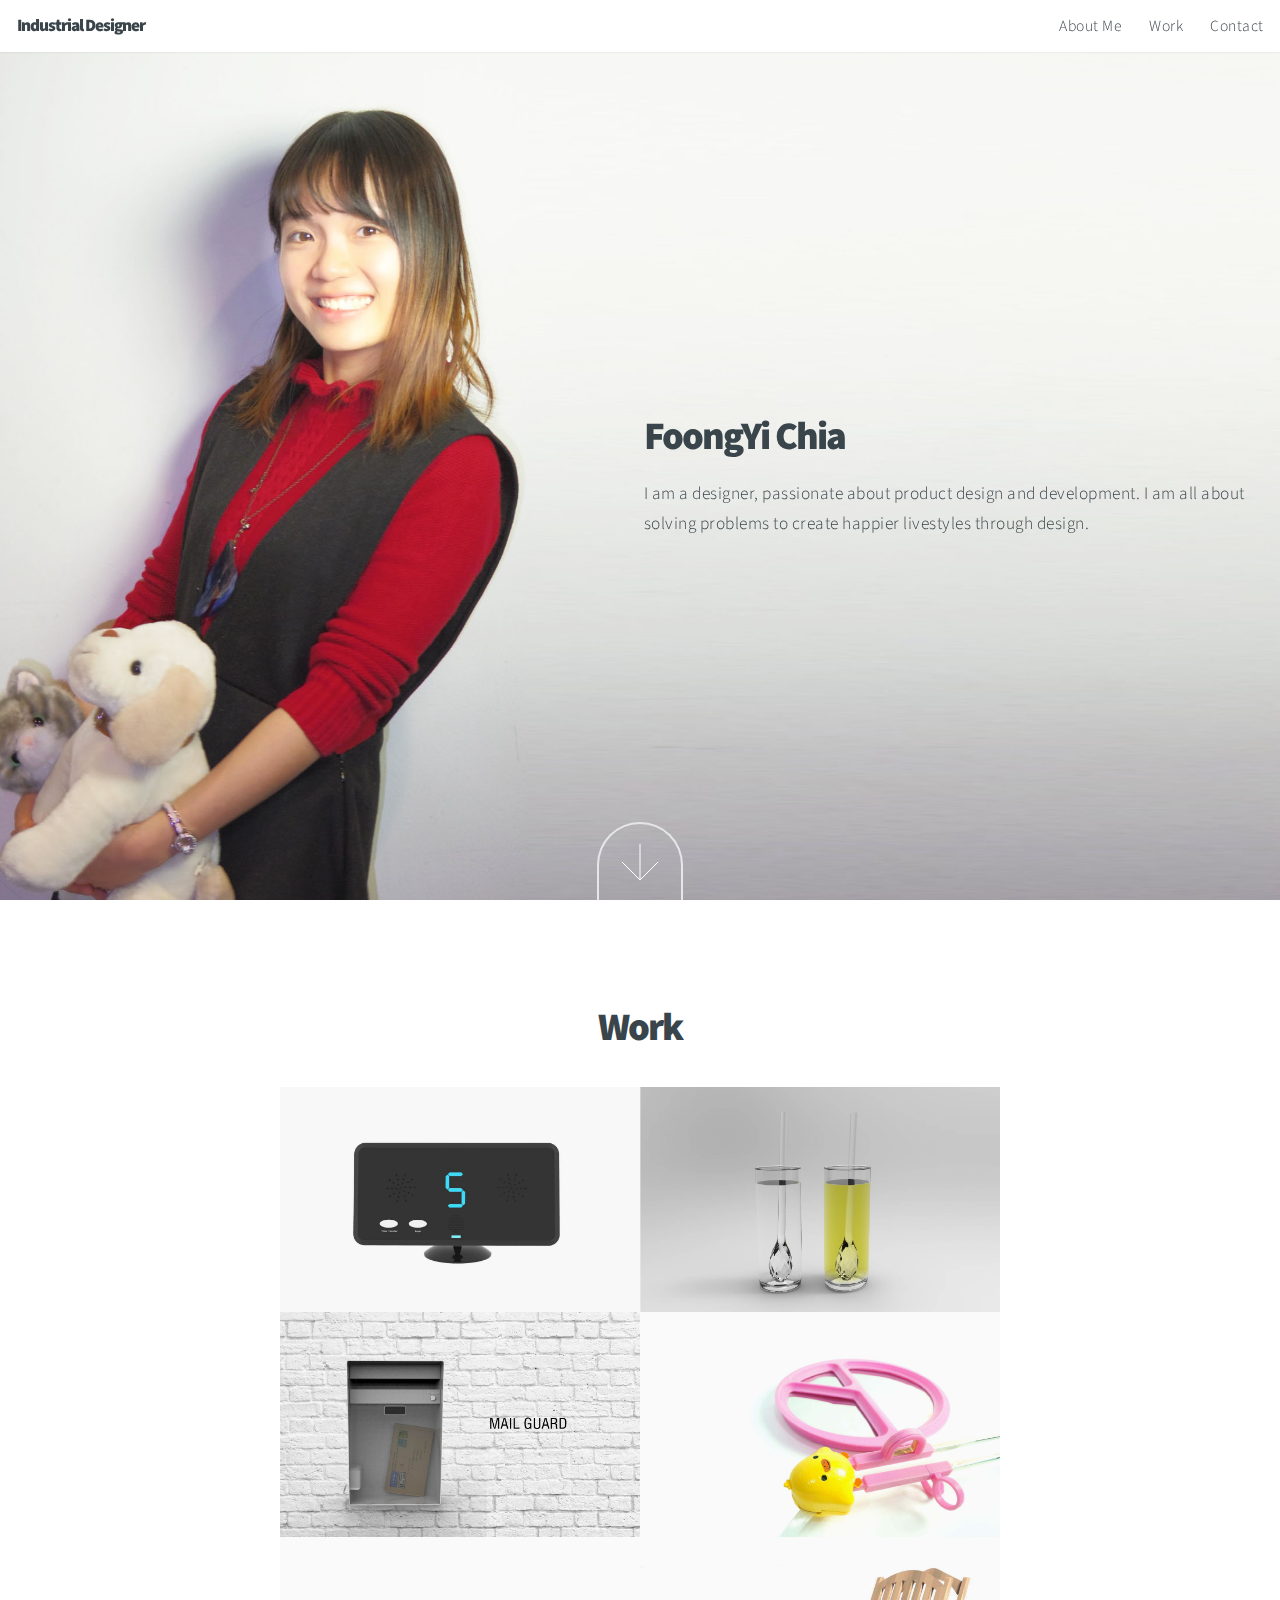
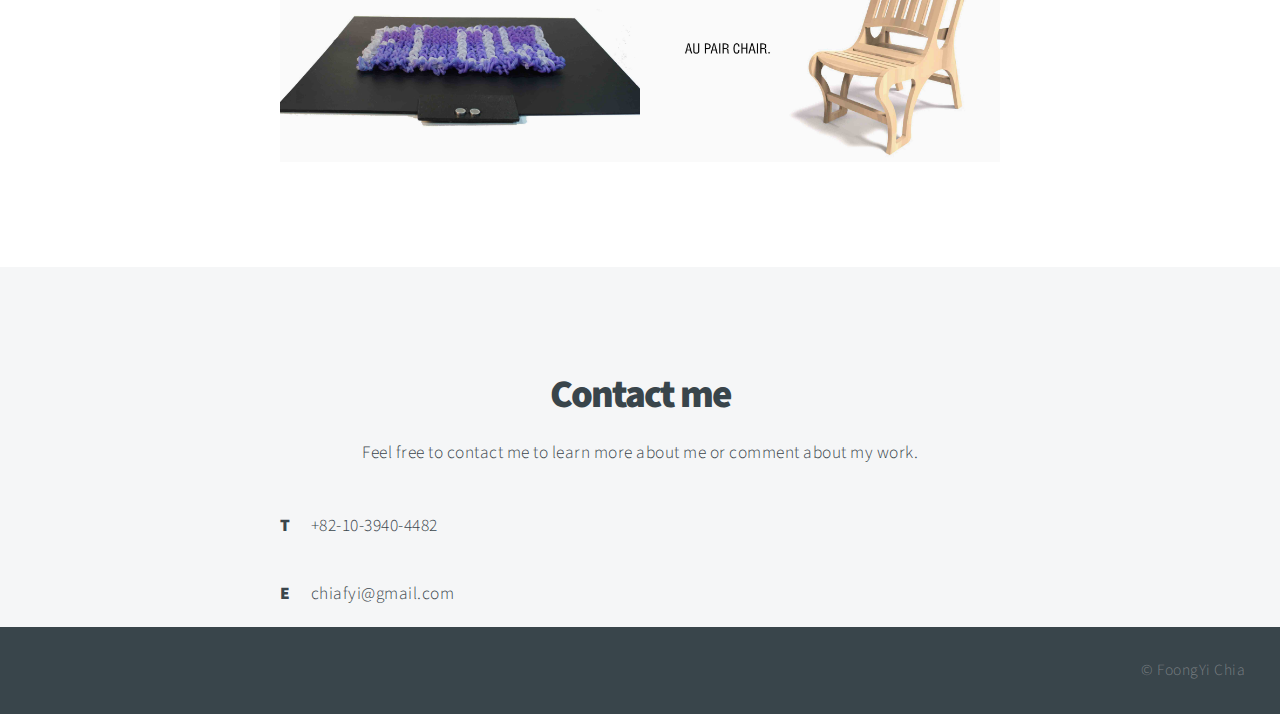
==== index.html @ 3c060754 "Update main" ====
<!DOCTYPE HTML>
<!--
	Big Picture by HTML5 UP
	html5up.net | @n33co
	Free for personal and commercial use under the CCA 3.0 license (html5up.net/license)
-->
<html>
	<head>
		<title>FoongYi Chia/Industrial Designer</title>
		<meta charset="utf-8" />
		<meta name="viewport" content="width=device-width, initial-scale=1" />
		<!--[if lte IE 8]><script src="assets/js/ie/html5shiv.js"></script><![endif]-->
		<link rel="stylesheet" href="assets/css/main.css" />
		<!--[if lte IE 8]><link rel="stylesheet" href="assets/css/ie8.css" /><![endif]-->
		<!--[if lte IE 9]><link rel="stylesheet" href="assets/css/ie9.css" /><![endif]-->
	</head>
	<body>

		<!-- Header -->
			<header id="header">

				<!-- Logo -->
					<h1 id="logo">Industrial Designer</h1>

				<!-- Nav -->
					<nav id="nav">
						<ul>
							<li><a href="#one">About Me</a></li>
							<li><a href="#portfolio">Work</a></li>
							<li><a href="#contact">Contact</a></li>
						</ul>
					</nav>

			</header>

		<!-- One -->
			<section id="one" class="main style2 right fullscreen">
				<!--<div class="content box style2">-->
				<div class="content container" class="image fit from-right">
					<header>
						<h2>FoongYi Chia</h2>
					</header>
					<p> I am a designer, passionate about product design and development. I am all about solving problems to create happier livestyles through design.</p>
				</div>
				<a href="#portfolio" class="button style2 down anchored">Next</a>
			</section>

		<!-- Work -->
			<section id="portfolio" class="main style3 primary">
				<div class="content 75% container">
					<header>
						<h2>Work</h2>
					</header>
					<!-- Lightbox Gallery  -->
				<!--	<div class="container 75% gallery">-->
							<div class="row 0% images">
								  <div class="6u 12u(mobile)"><a href="PlusMinus.html"><img src="images/thumbs/PlusMinus1.jpg" class="image fit from-right" onmouseout= "this.src='images/thumbs/PlusMinus1.jpg'" onmouseover="this.src='images/thumbs/PlusMinus2.jpg'"></a></div>
								  <div class="6u 12u(mobile)"><a href="DiamondStraw.html"><img src="images/thumbs/DiamondStraw1.jpg" class="image fit from-right" onmouseout= "this.src='images/thumbs/DiamondStraw1.jpg'" onmouseover="this.src='images/thumbs/DiamondStraw2.jpg'"></a></div>	 
							</div>
							<div class="row 0% images">
								  <div class="6u 12u(mobile)"><a href="MailGuard.html"><img src="images/thumbs/MailGuard1.jpg" class="image fit from-left" onmouseout= "this.src='images/thumbs/MailGuard1.jpg'" onmouseover="this.src='images/thumbs/MailGuard2.jpg'"></a></div>
								  <div class="6u 12u(mobile)"><a href="EasyChopsticks.html"><img src="images/thumbs/Chopsticks1.jpg" class="image fit from-left"onmouseout= "this.src='images/thumbs/Chopsticks1.jpg'" onmouseover="this.src='images/thumbs/Chopsticks2.jpg'"></a></div>
							</div>
							<div class="row 0% images">
								 <div class="6u 12u(mobile)"><a href="Flow.html"><img src="images/thumbs/Flow1.jpg" class="image fit from-left" onmouseout= "this.src='images/thumbs/Flow1.jpg'" onmouseover="this.src='images/thumbs/Flow2.jpg'"></a></div>
								  <div class="6u 12u(mobile)"><a href="AuPair.html"><img src="images/thumbs/Chair1.jpg"class="image fit from-right" onmouseout= "this.src='images/thumbs/Chair1.jpg'" onmouseover="this.src='images/thumbs/Chair2.jpg'"></a></div>
							</div>
				    </div>
			</section>

		<!-- Contact -->
			<section id="contact" class="main style3 secondary">
				<div class="content container 75%">
					<header>
						<h2>Contact me</h2>
						<p> Feel free to contact me to learn more about me or comment about my work.</p> 
					</header>
						<div class="row 50%">
                           <h1>T</h1>
                           <p>+82-10-3940-4482</p></div>
                        <div class="row 50%">
                           <h1>E</h1>
                           <p>chiafyi@gmail.com</p></div>
                 </div>

					
					<!--<div class="box container 75%">

					<!-- Contact Form
							<form method="post" action="#">
								<div class="row 50%">
									<div class="6u 12u(mobile)"><input type="text" name="name" placeholder="Name" /></div>
									<div class="6u 12u(mobile)"><input type="email" name="email" placeholder="Email" /></div>
								</div>
								<div class="row 50%">
									<div class="12u"><textarea name="message" placeholder="Message" rows="6"></textarea></div>
								</div>
								<div class="row">
									<div class="12u">
										<ul class="actions">
											<li><input type="submit" value="Send Message" /></li>
										</ul>
									</div>
								</div>
							</form> 

                           <div class="row">
                               <h1>Address</h1>
                               <p>Kuantan, Malaysia</p></div>
                               
					       
					       <div class="row">
                               <h1>Phone</h1>
                               <p>+82-10-3940-4482</p></div>
                               
					       
					       <div class="row">
                               <h1>E-mail</h1>
                               <p>chiafyi@gmail.com</p> </div>-->
                              
					       
				     </div>
				</div>
			</section>

		<!-- Footer -->
			<footer id="footer">

				<!-- Icons 
					<ul class="actions">
						<li><a href="#" class="icon fa-facebook"><span class="label">Facebook</span></a></li>
						<li><a href="#" class="icon fa-google-plus"><span class="label">Google+</span></a></li>
						<li><a href="#" class="icon fa-dribbble"><span class="label">Dribbble</span></a></li>
						<li><a href="#" class="icon fa-pinterest"><span class="label">Pinterest</span></a></li>
						<li><a href="#" class="icon fa-instagram"><span class="label">Instagram</span></a></li>
					</ul> -->

				<!-- Menu -->
					<ul class="menu">
						<li>&copy; FoongYi Chia</li>
					</ul>

			</footer>

		<!-- Scripts -->
			<script src="assets/js/jquery.min.js"></script>
			<script src="assets/js/jquery.poptrox.min.js"></script>
			<script src="assets/js/jquery.scrolly.min.js"></script>
			<script src="assets/js/jquery.scrollex.min.js"></script>
			<script src="assets/js/skel.min.js"></script>
			<script src="assets/js/util.js"></script>
			<!--[if lte IE 8]><script src="assets/js/ie/respond.min.js"></script><![endif]-->
			<script src="assets/js/main.js"></script>

	</body>
</html>
---- assets/css/main.css ----
@import url("http://fonts.googleapis.com/css?family=Source+Sans+Pro:300,900");
@import url("font-awesome.min.css");

/*
	Big Picture by HTML5 UP
	html5up.net | @n33co
	Free for personal and commercial use under the CCA 3.0 license (html5up.net/license)
*/

/* Reset */

	html, body, div, span, applet, object, iframe, h1, h2, h3, h4, h5, h6, p, blockquote, pre, a, abbr, acronym, address, big, cite, code, del, dfn, em, img, ins, kbd, q, s, samp, small, strike, strong, sub, sup, tt, var, b, u, i, center, dl, dt, dd, ol, ul, li, fieldset, form, label, legend, table, caption, tbody, tfoot, thead, tr, th, td, article, aside, canvas, details, embed, figure, figcaption, footer, header, hgroup, menu, nav, output, ruby, section, summary, time, mark, audio, video {
		margin: 0;
		padding: 0;
		border: 0;
		font-size: 100%;
		font: inherit;
		vertical-align: baseline;
	}

	article, aside, details, figcaption, figure, footer, header, hgroup, menu, nav, section {
		display: block;
	}

	body {
		line-height: 1;
	}

	ol, ul {
		list-style: none;
	}

	blockquote, q {
		quotes: none;
	}

	blockquote:before, blockquote:after, q:before, q:after {
		content: '';
		content: none;
	}

	table {
		border-collapse: collapse;
		border-spacing: 0;
	}

	body {
		-webkit-text-size-adjust: none;
	}

/* Box Model */

	*, *:before, *:after {
		-moz-box-sizing: border-box;
		-webkit-box-sizing: border-box;
		box-sizing: border-box;
	}

/* Containers */

	.container {
		margin-left: auto;
		margin-right: auto;
	}

	.container.\31 25\25 {
		width: 100%;
		max-width: 1800px;
		min-width: 1440px;
	}

	.container.\37 5\25 {
		width: 1080px;
	}

	.container.\35 0\25 {
		width: 720px;
	}

	.container.\32 5\25 {
		width: 360px;
	}

	.container {
		width: 1440px;
	}

	@media screen and (max-width: 1920px) {

		.container.\31 25\25 {
			width: 100%;
			max-width: 1700px;
			min-width: 1360px;
		}

		.container.\37 5\25 {
			width: 1020px;
		}

		.container.\35 0\25 {
			width: 680px;
		}

		.container.\32 5\25 {
			width: 340px;
		}

		.container {
			width: 1360px;
		}

	}

	@media screen and (max-width: 1680px) {

		.container.\31 25\25 {
			width: 100%;
			max-width: 1500px;
			min-width: 1200px;
		}

		.container.\37 5\25 {
			width: 900px;
		}

		.container.\35 0\25 {
			width: 600px;
		}

		.container.\32 5\25 {
			width: 300px;
		}

		.container {
			width: 1200px;
		}

	}

	@media screen and (max-width: 1280px) {

		.container.\31 25\25 {
			width: 100%;
			max-width: 1200px;
			min-width: 960px;
		}

		.container.\37 5\25 {
			width: 720px;
		}

		.container.\35 0\25 {
			width: 480px;
		}

		.container.\32 5\25 {
			width: 240px;
		}

		.container {
			width: 960px;
		}

	}

	@media screen and (max-width: 1000px) {

		.container.\31 25\25 {
			width: 100%;
			max-width: 118.75%;
			min-width: 95%;
		}

		.container.\37 5\25 {
			width: 71.25%;
		}

		.container.\35 0\25 {
			width: 47.5%;
		}

		.container.\32 5\25 {
			width: 23.75%;
		}

		.container {
			width: 95%;
		}

	}

	@media screen and (max-width: 736px) {

		.container.\31 25\25 {
			width: 100%;
			max-width: 118.75%;
			min-width: 95%;
		}

		.container.\37 5\25 {
			width: 71.25%;
		}

		.container.\35 0\25 {
			width: 47.5%;
		}

		.container.\32 5\25 {
			width: 23.75%;
		}

		.container {
			width: 95%;
		}

	}

	@media screen and (max-width: 480px) {

		.container.\31 25\25 {
			width: 100%;
			max-width: 118.75%;
			min-width: 95%;
		}

		.container.\37 5\25 {
			width: 71.25%;
		}

		.container.\35 0\25 {
			width: 47.5%;
		}

		.container.\32 5\25 {
			width: 23.75%;
		}

		.container {
			width: 95% !important;
		}

	}

/* Grid */

	.row {
		border-bottom: solid 1px transparent;
		-moz-box-sizing: border-box;
		-webkit-box-sizing: border-box;
		box-sizing: border-box;
	}

	.row > * {
		float: left;
		-moz-box-sizing: border-box;
		-webkit-box-sizing: border-box;
		box-sizing: border-box;
	}

	.row:after, .row:before {
		content: '';
		display: block;
		clear: both;
		height: 0;
	}

	.row.uniform > * > :first-child {
		margin-top: 0;
	}

	.row.uniform > * > :last-child {
		margin-bottom: 0;
	}

	.row.\30 \25 > * {
		padding: 0px 0 0 0px;
	}

	.row.\30 \25 {
		margin: 0px 0 -1px 0px;
	}

	.row.uniform.\30 \25 > * {
		padding: 0px 0 0 0px;
	}

	.row.uniform.\30 \25 {
		margin: 0px 0 -1px 0px;
	}

	.row > * {
		padding: 40px 0 0 40px;
	}

	.row {
		margin: -40px 0 -1px -40px;
	}

	.row.uniform > * {
		padding: 40px 0 0 40px;
	}

	.row.uniform {
		margin: -40px 0 -1px -40px;
	}

	.row.\32 00\25 > * {
		padding: 80px 0 0 80px;
	}

	.row.\32 00\25 {
		margin: -80px 0 -1px -80px;
	}

	.row.uniform.\32 00\25 > * {
		padding: 80px 0 0 80px;
	}

	.row.uniform.\32 00\25 {
		margin: -80px 0 -1px -80px;
	}

	.row.\31 50\25 > * {
		padding: 60px 0 0 60px;
	}

	.row.\31 50\25 {
		margin: -60px 0 -1px -60px;
	}

	.row.uniform.\31 50\25 > * {
		padding: 60px 0 0 60px;
	}

	.row.uniform.\31 50\25 {
		margin: -60px 0 -1px -60px;
	}

	.row.\35 0\25 > * {
		padding: 20px 0 0 20px;
	}

	.row.\35 0\25 {
		margin: -20px 0 -1px -20px;
	}

	.row.uniform.\35 0\25 > * {
		padding: 20px 0 0 20px;
	}

	.row.uniform.\35 0\25 {
		margin: -20px 0 -1px -20px;
	}

	.row.\32 5\25 > * {
		padding: 10px 0 0 10px;
	}

	.row.\32 5\25 {
		margin: -10px 0 -1px -10px;
	}

	.row.uniform.\32 5\25 > * {
		padding: 10px 0 0 10px;
	}

	.row.uniform.\32 5\25 {
		margin: -10px 0 -1px -10px;
	}

	.\31 2u, .\31 2u\24 {
		width: 100%;
		clear: none;
		margin-left: 0;
	}

	.\31 1u, .\31 1u\24 {
		width: 91.6666666667%;
		clear: none;
		margin-left: 0;
	}

	.\31 0u, .\31 0u\24 {
		width: 83.3333333333%;
		clear: none;
		margin-left: 0;
	}

	.\39 u, .\39 u\24 {
		width: 75%;
		clear: none;
		margin-left: 0;
	}

	.\38 u, .\38 u\24 {
		width: 66.6666666667%;
		clear: none;
		margin-left: 0;
	}

	.\37 u, .\37 u\24 {
		width: 58.3333333333%;
		clear: none;
		margin-left: 0;
	}

	.\36 u, .\36 u\24 {
		width: 50%;
		clear: none;
		margin-left: 0;
	}

	.\35 u, .\35 u\24 {
		width: 41.6666666667%;
		clear: none;
		margin-left: 0;
	}

	.\34 u, .\34 u\24 {
		width: 33.3333333333%;
		clear: none;
		margin-left: 0;
	}

	.\33 u, .\33 u\24 {
		width: 25%;
		clear: none;
		margin-left: 0;
	}

	.\32 u, .\32 u\24 {
		width: 16.6666666667%;
		clear: none;
		margin-left: 0;
	}

	.\31 u, .\31 u\24 {
		width: 8.3333333333%;
		clear: none;
		margin-left: 0;
	}

	.\31 2u\24 + *,
	.\31 1u\24 + *,
	.\31 0u\24 + *,
	.\39 u\24 + *,
	.\38 u\24 + *,
	.\37 u\24 + *,
	.\36 u\24 + *,
	.\35 u\24 + *,
	.\34 u\24 + *,
	.\33 u\24 + *,
	.\32 u\24 + *,
	.\31 u\24 + * {
		clear: left;
	}

	.\-11u {
		margin-left: 91.66667%;
	}

	.\-10u {
		margin-left: 83.33333%;
	}

	.\-9u {
		margin-left: 75%;
	}

	.\-8u {
		margin-left: 66.66667%;
	}

	.\-7u {
		margin-left: 58.33333%;
	}

	.\-6u {
		margin-left: 50%;
	}

	.\-5u {
		margin-left: 41.66667%;
	}

	.\-4u {
		margin-left: 33.33333%;
	}

	.\-3u {
		margin-left: 25%;
	}

	.\-2u {
		margin-left: 16.66667%;
	}

	.\-1u {
		margin-left: 8.33333%;
	}

	@media screen and (max-width: 1920px) {

		.row > * {
			padding: 40px 0 0 40px;
		}

		.row {
			margin: -40px 0 -1px -40px;
		}

		.row.uniform > * {
			padding: 40px 0 0 40px;
		}

		.row.uniform {
			margin: -40px 0 -1px -40px;
		}

		.row.\32 00\25 > * {
			padding: 80px 0 0 80px;
		}

		.row.\32 00\25 {
			margin: -80px 0 -1px -80px;
		}

		.row.uniform.\32 00\25 > * {
			padding: 80px 0 0 80px;
		}

		.row.uniform.\32 00\25 {
			margin: -80px 0 -1px -80px;
		}

		.row.\31 50\25 > * {
			padding: 60px 0 0 60px;
		}

		.row.\31 50\25 {
			margin: -60px 0 -1px -60px;
		}

		.row.uniform.\31 50\25 > * {
			padding: 60px 0 0 60px;
		}

		.row.uniform.\31 50\25 {
			margin: -60px 0 -1px -60px;
		}

		.row.\35 0\25 > * {
			padding: 20px 0 0 20px;
		}

		.row.\35 0\25 {
			margin: -20px 0 -1px -20px;
		}

		.row.uniform.\35 0\25 > * {
			padding: 20px 0 0 20px;
		}

		.row.uniform.\35 0\25 {
			margin: -20px 0 -1px -20px;
		}

		.row.\32 5\25 > * {
			padding: 10px 0 0 10px;
		}

		.row.\32 5\25 {
			margin: -10px 0 -1px -10px;
		}

		.row.uniform.\32 5\25 > * {
			padding: 10px 0 0 10px;
		}

		.row.uniform.\32 5\25 {
			margin: -10px 0 -1px -10px;
		}

		.\31 2u\28wide\29, .\31 2u\24\28wide\29 {
			width: 100%;
			clear: none;
			margin-left: 0;
		}

		.\31 1u\28wide\29, .\31 1u\24\28wide\29 {
			width: 91.6666666667%;
			clear: none;
			margin-left: 0;
		}

		.\31 0u\28wide\29, .\31 0u\24\28wide\29 {
			width: 83.3333333333%;
			clear: none;
			margin-left: 0;
		}

		.\39 u\28wide\29, .\39 u\24\28wide\29 {
			width: 75%;
			clear: none;
			margin-left: 0;
		}

		.\38 u\28wide\29, .\38 u\24\28wide\29 {
			width: 66.6666666667%;
			clear: none;
			margin-left: 0;
		}

		.\37 u\28wide\29, .\37 u\24\28wide\29 {
			width: 58.3333333333%;
			clear: none;
			margin-left: 0;
		}

		.\36 u\28wide\29, .\36 u\24\28wide\29 {
			width: 50%;
			clear: none;
			margin-left: 0;
		}

		.\35 u\28wide\29, .\35 u\24\28wide\29 {
			width: 41.6666666667%;
			clear: none;
			margin-left: 0;
		}

		.\34 u\28wide\29, .\34 u\24\28wide\29 {
			width: 33.3333333333%;
			clear: none;
			margin-left: 0;
		}

		.\33 u\28wide\29, .\33 u\24\28wide\29 {
			width: 25%;
			clear: none;
			margin-left: 0;
		}

		.\32 u\28wide\29, .\32 u\24\28wide\29 {
			width: 16.6666666667%;
			clear: none;
			margin-left: 0;
		}

		.\31 u\28wide\29, .\31 u\24\28wide\29 {
			width: 8.3333333333%;
			clear: none;
			margin-left: 0;
		}

		.\31 2u\24\28wide\29 + *,
		.\31 1u\24\28wide\29 + *,
		.\31 0u\24\28wide\29 + *,
		.\39 u\24\28wide\29 + *,
		.\38 u\24\28wide\29 + *,
		.\37 u\24\28wide\29 + *,
		.\36 u\24\28wide\29 + *,
		.\35 u\24\28wide\29 + *,
		.\34 u\24\28wide\29 + *,
		.\33 u\24\28wide\29 + *,
		.\32 u\24\28wide\29 + *,
		.\31 u\24\28wide\29 + * {
			clear: left;
		}

		.\-11u\28wide\29 {
			margin-left: 91.66667%;
		}

		.\-10u\28wide\29 {
			margin-left: 83.33333%;
		}

		.\-9u\28wide\29 {
			margin-left: 75%;
		}

		.\-8u\28wide\29 {
			margin-left: 66.66667%;
		}

		.\-7u\28wide\29 {
			margin-left: 58.33333%;
		}

		.\-6u\28wide\29 {
			margin-left: 50%;
		}

		.\-5u\28wide\29 {
			margin-left: 41.66667%;
		}

		.\-4u\28wide\29 {
			margin-left: 33.33333%;
		}

		.\-3u\28wide\29 {
			margin-left: 25%;
		}

		.\-2u\28wide\29 {
			margin-left: 16.66667%;
		}

		.\-1u\28wide\29 {
			margin-left: 8.33333%;
		}

	}

	@media screen and (max-width: 1680px) {

		.row > * {
			padding: 40px 0 0 40px;
		}

		.row {
			margin: -40px 0 -1px -40px;
		}

		.row.uniform > * {
			padding: 40px 0 0 40px;
		}

		.row.uniform {
			margin: -40px 0 -1px -40px;
		}

		.row.\32 00\25 > * {
			padding: 80px 0 0 80px;
		}

		.row.\32 00\25 {
			margin: -80px 0 -1px -80px;
		}

		.row.uniform.\32 00\25 > * {
			padding: 80px 0 0 80px;
		}

		.row.uniform.\32 00\25 {
			margin: -80px 0 -1px -80px;
		}

		.row.\31 50\25 > * {
			padding: 60px 0 0 60px;
		}

		.row.\31 50\25 {
			margin: -60px 0 -1px -60px;
		}

		.row.uniform.\31 50\25 > * {
			padding: 60px 0 0 60px;
		}

		.row.uniform.\31 50\25 {
			margin: -60px 0 -1px -60px;
		}

		.row.\35 0\25 > * {
			padding: 20px 0 0 20px;
		}

		.row.\35 0\25 {
			margin: -20px 0 -1px -20px;
		}

		.row.uniform.\35 0\25 > * {
			padding: 20px 0 0 20px;
		}

		.row.uniform.\35 0\25 {
			margin: -20px 0 -1px -20px;
		}

		.row.\32 5\25 > * {
			padding: 10px 0 0 10px;
		}

		.row.\32 5\25 {
			margin: -10px 0 -1px -10px;
		}

		.row.uniform.\32 5\25 > * {
			padding: 10px 0 0 10px;
		}

		.row.uniform.\32 5\25 {
			margin: -10px 0 -1px -10px;
		}

		.\31 2u\28normal\29, .\31 2u\24\28normal\29 {
			width: 100%;
			clear: none;
			margin-left: 0;
		}

		.\31 1u\28normal\29, .\31 1u\24\28normal\29 {
			width: 91.6666666667%;
			clear: none;
			margin-left: 0;
		}

		.\31 0u\28normal\29, .\31 0u\24\28normal\29 {
			width: 83.3333333333%;
			clear: none;
			margin-left: 0;
		}

		.\39 u\28normal\29, .\39 u\24\28normal\29 {
			width: 75%;
			clear: none;
			margin-left: 0;
		}

		.\38 u\28normal\29, .\38 u\24\28normal\29 {
			width: 66.6666666667%;
			clear: none;
			margin-left: 0;
		}

		.\37 u\28normal\29, .\37 u\24\28normal\29 {
			width: 58.3333333333%;
			clear: none;
			margin-left: 0;
		}

		.\36 u\28normal\29, .\36 u\24\28normal\29 {
			width: 50%;
			clear: none;
			margin-left: 0;
		}

		.\35 u\28normal\29, .\35 u\24\28normal\29 {
			width: 41.6666666667%;
			clear: none;
			margin-left: 0;
		}

		.\34 u\28normal\29, .\34 u\24\28normal\29 {
			width: 33.3333333333%;
			clear: none;
			margin-left: 0;
		}

		.\33 u\28normal\29, .\33 u\24\28normal\29 {
			width: 25%;
			clear: none;
			margin-left: 0;
		}

		.\32 u\28normal\29, .\32 u\24\28normal\29 {
			width: 16.6666666667%;
			clear: none;
			margin-left: 0;
		}

		.\31 u\28normal\29, .\31 u\24\28normal\29 {
			width: 8.3333333333%;
			clear: none;
			margin-left: 0;
		}

		.\31 2u\24\28normal\29 + *,
		.\31 1u\24\28normal\29 + *,
		.\31 0u\24\28normal\29 + *,
		.\39 u\24\28normal\29 + *,
		.\38 u\24\28normal\29 + *,
		.\37 u\24\28normal\29 + *,
		.\36 u\24\28normal\29 + *,
		.\35 u\24\28normal\29 + *,
		.\34 u\24\28normal\29 + *,
		.\33 u\24\28normal\29 + *,
		.\32 u\24\28normal\29 + *,
		.\31 u\24\28normal\29 + * {
			clear: left;
		}

		.\-11u\28normal\29 {
			margin-left: 91.66667%;
		}

		.\-10u\28normal\29 {
			margin-left: 83.33333%;
		}

		.\-9u\28normal\29 {
			margin-left: 75%;
		}

		.\-8u\28normal\29 {
			margin-left: 66.66667%;
		}

		.\-7u\28normal\29 {
			margin-left: 58.33333%;
		}

		.\-6u\28normal\29 {
			margin-left: 50%;
		}

		.\-5u\28normal\29 {
			margin-left: 41.66667%;
		}

		.\-4u\28normal\29 {
			margin-left: 33.33333%;
		}

		.\-3u\28normal\29 {
			margin-left: 25%;
		}

		.\-2u\28normal\29 {
			margin-left: 16.66667%;
		}

		.\-1u\28normal\29 {
			margin-left: 8.33333%;
		}

	}

	@media screen and (max-width: 1280px) {

		.row > * {
			padding: 40px 0 0 40px;
		}

		.row {
			margin: -40px 0 -1px -40px;
		}

		.row.uniform > * {
			padding: 40px 0 0 40px;
		}

		.row.uniform {
			margin: -40px 0 -1px -40px;
		}

		.row.\32 00\25 > * {
			padding: 80px 0 0 80px;
		}

		.row.\32 00\25 {
			margin: -80px 0 -1px -80px;
		}

		.row.uniform.\32 00\25 > * {
			padding: 80px 0 0 80px;
		}

		.row.uniform.\32 00\25 {
			margin: -80px 0 -1px -80px;
		}

		.row.\31 50\25 > * {
			padding: 60px 0 0 60px;
		}

		.row.\31 50\25 {
			margin: -60px 0 -1px -60px;
		}

		.row.uniform.\31 50\25 > * {
			padding: 60px 0 0 60px;
		}

		.row.uniform.\31 50\25 {
			margin: -60px 0 -1px -60px;
		}

		.row.\35 0\25 > * {
			padding: 20px 0 0 20px;
		}

		.row.\35 0\25 {
			margin: -20px 0 -1px -20px;
		}

		.row.uniform.\35 0\25 > * {
			padding: 20px 0 0 20px;
		}

		.row.uniform.\35 0\25 {
			margin: -20px 0 -1px -20px;
		}

		.row.\32 5\25 > * {
			padding: 10px 0 0 10px;
		}

		.row.\32 5\25 {
			margin: -10px 0 -1px -10px;
		}

		.row.uniform.\32 5\25 > * {
			padding: 10px 0 0 10px;
		}

		.row.uniform.\32 5\25 {
			margin: -10px 0 -1px -10px;
		}

		.\31 2u\28narrow\29, .\31 2u\24\28narrow\29 {
			width: 100%;
			clear: none;
			margin-left: 0;
		}

		.\31 1u\28narrow\29, .\31 1u\24\28narrow\29 {
			width: 91.6666666667%;
			clear: none;
			margin-left: 0;
		}

		.\31 0u\28narrow\29, .\31 0u\24\28narrow\29 {
			width: 83.3333333333%;
			clear: none;
			margin-left: 0;
		}

		.\39 u\28narrow\29, .\39 u\24\28narrow\29 {
			width: 75%;
			clear: none;
			margin-left: 0;
		}

		.\38 u\28narrow\29, .\38 u\24\28narrow\29 {
			width: 66.6666666667%;
			clear: none;
			margin-left: 0;
		}

		.\37 u\28narrow\29, .\37 u\24\28narrow\29 {
			width: 58.3333333333%;
			clear: none;
			margin-left: 0;
		}

		.\36 u\28narrow\29, .\36 u\24\28narrow\29 {
			width: 50%;
			clear: none;
			margin-left: 0;
		}

		.\35 u\28narrow\29, .\35 u\24\28narrow\29 {
			width: 41.6666666667%;
			clear: none;
			margin-left: 0;
		}

		.\34 u\28narrow\29, .\34 u\24\28narrow\29 {
			width: 33.3333333333%;
			clear: none;
			margin-left: 0;
		}

		.\33 u\28narrow\29, .\33 u\24\28narrow\29 {
			width: 25%;
			clear: none;
			margin-left: 0;
		}

		.\32 u\28narrow\29, .\32 u\24\28narrow\29 {
			width: 16.6666666667%;
			clear: none;
			margin-left: 0;
		}

		.\31 u\28narrow\29, .\31 u\24\28narrow\29 {
			width: 8.3333333333%;
			clear: none;
			margin-left: 0;
		}

		.\31 2u\24\28narrow\29 + *,
		.\31 1u\24\28narrow\29 + *,
		.\31 0u\24\28narrow\29 + *,
		.\39 u\24\28narrow\29 + *,
		.\38 u\24\28narrow\29 + *,
		.\37 u\24\28narrow\29 + *,
		.\36 u\24\28narrow\29 + *,
		.\35 u\24\28narrow\29 + *,
		.\34 u\24\28narrow\29 + *,
		.\33 u\24\28narrow\29 + *,
		.\32 u\24\28narrow\29 + *,
		.\31 u\24\28narrow\29 + * {
			clear: left;
		}

		.\-11u\28narrow\29 {
			margin-left: 91.66667%;
		}

		.\-10u\28narrow\29 {
			margin-left: 83.33333%;
		}

		.\-9u\28narrow\29 {
			margin-left: 75%;
		}

		.\-8u\28narrow\29 {
			margin-left: 66.66667%;
		}

		.\-7u\28narrow\29 {
			margin-left: 58.33333%;
		}

		.\-6u\28narrow\29 {
			margin-left: 50%;
		}

		.\-5u\28narrow\29 {
			margin-left: 41.66667%;
		}

		.\-4u\28narrow\29 {
			margin-left: 33.33333%;
		}

		.\-3u\28narrow\29 {
			margin-left: 25%;
		}

		.\-2u\28narrow\29 {
			margin-left: 16.66667%;
		}

		.\-1u\28narrow\29 {
			margin-left: 8.33333%;
		}

	}

	@media screen and (max-width: 1000px) {

		.row > * {
			padding: 40px 0 0 40px;
		}

		.row {
			margin: -40px 0 -1px -40px;
		}

		.row.uniform > * {
			padding: 40px 0 0 40px;
		}

		.row.uniform {
			margin: -40px 0 -1px -40px;
		}

		.row.\32 00\25 > * {
			padding: 80px 0 0 80px;
		}

		.row.\32 00\25 {
			margin: -80px 0 -1px -80px;
		}

		.row.uniform.\32 00\25 > * {
			padding: 80px 0 0 80px;
		}

		.row.uniform.\32 00\25 {
			margin: -80px 0 -1px -80px;
		}

		.row.\31 50\25 > * {
			padding: 60px 0 0 60px;
		}

		.row.\31 50\25 {
			margin: -60px 0 -1px -60px;
		}

		.row.uniform.\31 50\25 > * {
			padding: 60px 0 0 60px;
		}

		.row.uniform.\31 50\25 {
			margin: -60px 0 -1px -60px;
		}

		.row.\35 0\25 > * {
			padding: 20px 0 0 20px;
		}

		.row.\35 0\25 {
			margin: -20px 0 -1px -20px;
		}

		.row.uniform.\35 0\25 > * {
			padding: 20px 0 0 20px;
		}

		.row.uniform.\35 0\25 {
			margin: -20px 0 -1px -20px;
		}

		.row.\32 5\25 > * {
			padding: 10px 0 0 10px;
		}

		.row.\32 5\25 {
			margin: -10px 0 -1px -10px;
		}

		.row.uniform.\32 5\25 > * {
			padding: 10px 0 0 10px;
		}

		.row.uniform.\32 5\25 {
			margin: -10px 0 -1px -10px;
		}

		.\31 2u\28narrower\29, .\31 2u\24\28narrower\29 {
			width: 100%;
			clear: none;
			margin-left: 0;
		}

		.\31 1u\28narrower\29, .\31 1u\24\28narrower\29 {
			width: 91.6666666667%;
			clear: none;
			margin-left: 0;
		}

		.\31 0u\28narrower\29, .\31 0u\24\28narrower\29 {
			width: 83.3333333333%;
			clear: none;
			margin-left: 0;
		}

		.\39 u\28narrower\29, .\39 u\24\28narrower\29 {
			width: 75%;
			clear: none;
			margin-left: 0;
		}

		.\38 u\28narrower\29, .\38 u\24\28narrower\29 {
			width: 66.6666666667%;
			clear: none;
			margin-left: 0;
		}

		.\37 u\28narrower\29, .\37 u\24\28narrower\29 {
			width: 58.3333333333%;
			clear: none;
			margin-left: 0;
		}

		.\36 u\28narrower\29, .\36 u\24\28narrower\29 {
			width: 50%;
			clear: none;
			margin-left: 0;
		}

		.\35 u\28narrower\29, .\35 u\24\28narrower\29 {
			width: 41.6666666667%;
			clear: none;
			margin-left: 0;
		}

		.\34 u\28narrower\29, .\34 u\24\28narrower\29 {
			width: 33.3333333333%;
			clear: none;
			margin-left: 0;
		}

		.\33 u\28narrower\29, .\33 u\24\28narrower\29 {
			width: 25%;
			clear: none;
			margin-left: 0;
		}

		.\32 u\28narrower\29, .\32 u\24\28narrower\29 {
			width: 16.6666666667%;
			clear: none;
			margin-left: 0;
		}

		.\31 u\28narrower\29, .\31 u\24\28narrower\29 {
			width: 8.3333333333%;
			clear: none;
			margin-left: 0;
		}

		.\31 2u\24\28narrower\29 + *,
		.\31 1u\24\28narrower\29 + *,
		.\31 0u\24\28narrower\29 + *,
		.\39 u\24\28narrower\29 + *,
		.\38 u\24\28narrower\29 + *,
		.\37 u\24\28narrower\29 + *,
		.\36 u\24\28narrower\29 + *,
		.\35 u\24\28narrower\29 + *,
		.\34 u\24\28narrower\29 + *,
		.\33 u\24\28narrower\29 + *,
		.\32 u\24\28narrower\29 + *,
		.\31 u\24\28narrower\29 + * {
			clear: left;
		}

		.\-11u\28narrower\29 {
			margin-left: 91.66667%;
		}

		.\-10u\28narrower\29 {
			margin-left: 83.33333%;
		}

		.\-9u\28narrower\29 {
			margin-left: 75%;
		}

		.\-8u\28narrower\29 {
			margin-left: 66.66667%;
		}

		.\-7u\28narrower\29 {
			margin-left: 58.33333%;
		}

		.\-6u\28narrower\29 {
			margin-left: 50%;
		}

		.\-5u\28narrower\29 {
			margin-left: 41.66667%;
		}

		.\-4u\28narrower\29 {
			margin-left: 33.33333%;
		}

		.\-3u\28narrower\29 {
			margin-left: 25%;
		}

		.\-2u\28narrower\29 {
			margin-left: 16.66667%;
		}

		.\-1u\28narrower\29 {
			margin-left: 8.33333%;
		}

	}

	@media screen and (max-width: 736px) {

		.row > * {
			padding: 20px 0 0 20px;
		}

		.row {
			margin: -20px 0 -1px -20px;
		}

		.row.uniform > * {
			padding: 20px 0 0 20px;
		}

		.row.uniform {
			margin: -20px 0 -1px -20px;
		}

		.row.\32 00\25 > * {
			padding: 40px 0 0 40px;
		}

		.row.\32 00\25 {
			margin: -40px 0 -1px -40px;
		}

		.row.uniform.\32 00\25 > * {
			padding: 40px 0 0 40px;
		}

		.row.uniform.\32 00\25 {
			margin: -40px 0 -1px -40px;
		}

		.row.\31 50\25 > * {
			padding: 30px 0 0 30px;
		}

		.row.\31 50\25 {
			margin: -30px 0 -1px -30px;
		}

		.row.uniform.\31 50\25 > * {
			padding: 30px 0 0 30px;
		}

		.row.uniform.\31 50\25 {
			margin: -30px 0 -1px -30px;
		}

		.row.\35 0\25 > * {
			padding: 10px 0 0 10px;
		}

		.row.\35 0\25 {
			margin: -10px 0 -1px -10px;
		}

		.row.uniform.\35 0\25 > * {
			padding: 10px 0 0 10px;
		}

		.row.uniform.\35 0\25 {
			margin: -10px 0 -1px -10px;
		}

		.row.\32 5\25 > * {
			padding: 5px 0 0 5px;
		}

		.row.\32 5\25 {
			margin: -5px 0 -1px -5px;
		}

		.row.uniform.\32 5\25 > * {
			padding: 5px 0 0 5px;
		}

		.row.uniform.\32 5\25 {
			margin: -5px 0 -1px -5px;
		}

		.\31 2u\28mobile\29, .\31 2u\24\28mobile\29 {
			width: 100%;
			clear: none;
			margin-left: 0;
		}

		.\31 1u\28mobile\29, .\31 1u\24\28mobile\29 {
			width: 91.6666666667%;
			clear: none;
			margin-left: 0;
		}

		.\31 0u\28mobile\29, .\31 0u\24\28mobile\29 {
			width: 83.3333333333%;
			clear: none;
			margin-left: 0;
		}

		.\39 u\28mobile\29, .\39 u\24\28mobile\29 {
			width: 75%;
			clear: none;
			margin-left: 0;
		}

		.\38 u\28mobile\29, .\38 u\24\28mobile\29 {
			width: 66.6666666667%;
			clear: none;
			margin-left: 0;
		}

		.\37 u\28mobile\29, .\37 u\24\28mobile\29 {
			width: 58.3333333333%;
			clear: none;
			margin-left: 0;
		}

		.\36 u\28mobile\29, .\36 u\24\28mobile\29 {
			width: 50%;
			clear: none;
			margin-left: 0;
		}

		.\35 u\28mobile\29, .\35 u\24\28mobile\29 {
			width: 41.6666666667%;
			clear: none;
			margin-left: 0;
		}

		.\34 u\28mobile\29, .\34 u\24\28mobile\29 {
			width: 33.3333333333%;
			clear: none;
			margin-left: 0;
		}

		.\33 u\28mobile\29, .\33 u\24\28mobile\29 {
			width: 25%;
			clear: none;
			margin-left: 0;
		}

		.\32 u\28mobile\29, .\32 u\24\28mobile\29 {
			width: 16.6666666667%;
			clear: none;
			margin-left: 0;
		}

		.\31 u\28mobile\29, .\31 u\24\28mobile\29 {
			width: 8.3333333333%;
			clear: none;
			margin-left: 0;
		}

		.\31 2u\24\28mobile\29 + *,
		.\31 1u\24\28mobile\29 + *,
		.\31 0u\24\28mobile\29 + *,
		.\39 u\24\28mobile\29 + *,
		.\38 u\24\28mobile\29 + *,
		.\37 u\24\28mobile\29 + *,
		.\36 u\24\28mobile\29 + *,
		.\35 u\24\28mobile\29 + *,
		.\34 u\24\28mobile\29 + *,
		.\33 u\24\28mobile\29 + *,
		.\32 u\24\28mobile\29 + *,
		.\31 u\24\28mobile\29 + * {
			clear: left;
		}

		.\-11u\28mobile\29 {
			margin-left: 91.66667%;
		}

		.\-10u\28mobile\29 {
			margin-left: 83.33333%;
		}

		.\-9u\28mobile\29 {
			margin-left: 75%;
		}

		.\-8u\28mobile\29 {
			margin-left: 66.66667%;
		}

		.\-7u\28mobile\29 {
			margin-left: 58.33333%;
		}

		.\-6u\28mobile\29 {
			margin-left: 50%;
		}

		.\-5u\28mobile\29 {
			margin-left: 41.66667%;
		}

		.\-4u\28mobile\29 {
			margin-left: 33.33333%;
		}

		.\-3u\28mobile\29 {
			margin-left: 25%;
		}

		.\-2u\28mobile\29 {
			margin-left: 16.66667%;
		}

		.\-1u\28mobile\29 {
			margin-left: 8.33333%;
		}

	}

	@media screen and (max-width: 480px) {

		.row > * {
			padding: 20px 0 0 20px;
		}

		.row {
			margin: -20px 0 -1px -20px;
		}

		.row.uniform > * {
			padding: 20px 0 0 20px;
		}

		.row.uniform {
			margin: -20px 0 -1px -20px;
		}

		.row.\32 00\25 > * {
			padding: 40px 0 0 40px;
		}

		.row.\32 00\25 {
			margin: -40px 0 -1px -40px;
		}

		.row.uniform.\32 00\25 > * {
			padding: 40px 0 0 40px;
		}

		.row.uniform.\32 00\25 {
			margin: -40px 0 -1px -40px;
		}

		.row.\31 50\25 > * {
			padding: 30px 0 0 30px;
		}

		.row.\31 50\25 {
			margin: -30px 0 -1px -30px;
		}

		.row.uniform.\31 50\25 > * {
			padding: 30px 0 0 30px;
		}

		.row.uniform.\31 50\25 {
			margin: -30px 0 -1px -30px;
		}

		.row.\35 0\25 > * {
			padding: 10px 0 0 10px;
		}

		.row.\35 0\25 {
			margin: -10px 0 -1px -10px;
		}

		.row.uniform.\35 0\25 > * {
			padding: 10px 0 0 10px;
		}

		.row.uniform.\35 0\25 {
			margin: -10px 0 -1px -10px;
		}

		.row.\32 5\25 > * {
			padding: 5px 0 0 5px;
		}

		.row.\32 5\25 {
			margin: -5px 0 -1px -5px;
		}

		.row.uniform.\32 5\25 > * {
			padding: 5px 0 0 5px;
		}

		.row.uniform.\32 5\25 {
			margin: -5px 0 -1px -5px;
		}

		.\31 2u\28mobilenarrow\29, .\31 2u\24\28mobilenarrow\29 {
			width: 100%;
			clear: none;
			margin-left: 0;
		}

		.\31 1u\28mobilenarrow\29, .\31 1u\24\28mobilenarrow\29 {
			width: 91.6666666667%;
			clear: none;
			margin-left: 0;
		}

		.\31 0u\28mobilenarrow\29, .\31 0u\24\28mobilenarrow\29 {
			width: 83.3333333333%;
			clear: none;
			margin-left: 0;
		}

		.\39 u\28mobilenarrow\29, .\39 u\24\28mobilenarrow\29 {
			width: 75%;
			clear: none;
			margin-left: 0;
		}

		.\38 u\28mobilenarrow\29, .\38 u\24\28mobilenarrow\29 {
			width: 66.6666666667%;
			clear: none;
			margin-left: 0;
		}

		.\37 u\28mobilenarrow\29, .\37 u\24\28mobilenarrow\29 {
			width: 58.3333333333%;
			clear: none;
			margin-left: 0;
		}

		.\36 u\28mobilenarrow\29, .\36 u\24\28mobilenarrow\29 {
			width: 50%;
			clear: none;
			margin-left: 0;
		}

		.\35 u\28mobilenarrow\29, .\35 u\24\28mobilenarrow\29 {
			width: 41.6666666667%;
			clear: none;
			margin-left: 0;
		}

		.\34 u\28mobilenarrow\29, .\34 u\24\28mobilenarrow\29 {
			width: 33.3333333333%;
			clear: none;
			margin-left: 0;
		}

		.\33 u\28mobilenarrow\29, .\33 u\24\28mobilenarrow\29 {
			width: 25%;
			clear: none;
			margin-left: 0;
		}

		.\32 u\28mobilenarrow\29, .\32 u\24\28mobilenarrow\29 {
			width: 16.6666666667%;
			clear: none;
			margin-left: 0;
		}

		.\31 u\28mobilenarrow\29, .\31 u\24\28mobilenarrow\29 {
			width: 8.3333333333%;
			clear: none;
			margin-left: 0;
		}

		.\31 2u\24\28mobilenarrow\29 + *,
		.\31 1u\24\28mobilenarrow\29 + *,
		.\31 0u\24\28mobilenarrow\29 + *,
		.\39 u\24\28mobilenarrow\29 + *,
		.\38 u\24\28mobilenarrow\29 + *,
		.\37 u\24\28mobilenarrow\29 + *,
		.\36 u\24\28mobilenarrow\29 + *,
		.\35 u\24\28mobilenarrow\29 + *,
		.\34 u\24\28mobilenarrow\29 + *,
		.\33 u\24\28mobilenarrow\29 + *,
		.\32 u\24\28mobilenarrow\29 + *,
		.\31 u\24\28mobilenarrow\29 + * {
			clear: left;
		}

		.\-11u\28mobilenarrow\29 {
			margin-left: 91.66667%;
		}

		.\-10u\28mobilenarrow\29 {
			margin-left: 83.33333%;
		}

		.\-9u\28mobilenarrow\29 {
			margin-left: 75%;
		}

		.\-8u\28mobilenarrow\29 {
			margin-left: 66.66667%;
		}

		.\-7u\28mobilenarrow\29 {
			margin-left: 58.33333%;
		}

		.\-6u\28mobilenarrow\29 {
			margin-left: 50%;
		}

		.\-5u\28mobilenarrow\29 {
			margin-left: 41.66667%;
		}

		.\-4u\28mobilenarrow\29 {
			margin-left: 33.33333%;
		}

		.\-3u\28mobilenarrow\29 {
			margin-left: 25%;
		}

		.\-2u\28mobilenarrow\29 {
			margin-left: 16.66667%;
		}

		.\-1u\28mobilenarrow\29 {
			margin-left: 8.33333%;
		}

	}

/* Basic */

	@-ms-viewport {
		width: device-width;
	}

	html {
		height: 100%;
	}

	body {
		background: #fff;
		height: 100%;
		font-family: 'Source Sans Pro', sans-serif;
		font-weight: 300;
		font-size: 18pt;
		line-height: 1.75em;
		color: #39454b;
		letter-spacing: 0.5px;
	}

		body.is-loading *, body.is-resizing * {
			-moz-transition: none !important;
			-webkit-transition: none !important;
			-ms-transition: none !important;
			transition: none !important;
			-moz-animation: none !important;
			-webkit-animation: none !important;
			-ms-animation: none !important;
			animation: none !important;
		}

	input, textarea, select {
		font-family: 'Source Sans Pro', sans-serif;
		font-weight: 300;
		font-size: 18pt;
		line-height: 1.75em;
		color: #39454b;
		letter-spacing: 0.5px;
	}

	h1, h2, h3, h4, h5, h6 {
		font-weight: 900;
		color: inherit;
	}

	h1 a, h2 a, h3 a, h4 a, h5 a, h6 a {
		color: inherit;
		text-decoration: none;
	}

	h2 {
		font-size: 2.25em;
		letter-spacing: -2px;
		line-height: 1.25em;
	}

	strong, b {
		font-weight: 900;
		color: inherit;
	}

	em, i {
		font-style: italic;
	}

	a {
		-moz-transition: all 0.2s ease-in-out, color 0.2s ease-in-out;
		-webkit-transition: all 0.2s ease-in-out, color 0.2s ease-in-out;
		-ms-transition: all 0.2s ease-in-out, color 0.2s ease-in-out;
		transition: all 0.2s ease-in-out, color 0.2s ease-in-out;
		color: #98c593;
	}

	sub {
		position: relative;
		top: 0.5em;
		font-size: 0.8em;
	}

	sup {
		position: relative;
		top: -0.5em;
		font-size: 0.8em;
	}

	hr {
		border: 0;
		border-top: solid 1px #ddd;
	}

	blockquote {
		border-left: solid 0.5em #ddd;
		padding: 1em 0 1em 2em;
		font-style: italic;
	}

	p, ul, ol, dl, table {
		margin-bottom: 1em;
	}

	header {
		margin-bottom: 1em;
	}

		header p {
			display: block;
			margin: 1em 0 0 0;
			padding: 0 0 0.5em 0;
		}

	footer {
		margin-top: 2em;
	}

	br.clear {
		clear: both;
	}

/* Sections/Article */

	section, article {
		margin-bottom: 3em;
	}

	section > :last-child,
	article > :last-child,
	section > .content > :last-child,
	article > .content > :last-child,
	section:last-child,
	article:last-child {
		margin-bottom: 0;
	}

	.row > section, .row > article {
		margin-bottom: 0;
	}

/* Image */

	.image {
		position: relative;
		display: inline-block;
	}

		.image:before {
			content: '';
			position: absolute;
			left: 0;
			top: 0;
			width: 100%;
			height: 100%;
			background: url("images/overlay.png");
		}

		.image img {
			display: block;
			width: 100%;
		}

		.image.featured {
			display: block;
			width: 100%;
			margin: 0 0 2em 0;
		}

		.image.fit {
			display: block;
			width: 100%;
		}

		.image.left {
			float: left;
			margin: 0 2em 2em 0;
		}

		.image.centered {
			display: block;
			margin: 0 0 2em 0;
		}

			.image.centered img {
				margin: 0 auto;
				width: auto;
			}

/* List */

	ul.default {
		list-style: disc;
		padding-left: 1em;
	}

		ul.default li {
			padding-left: 0.5em;
		}

	ul.icons {
		cursor: default;
	}

		ul.icons li {
			display: inline-block;
		}

		ul.icons a {
			display: inline-block;
			width: 2em;
			height: 2em;
			line-height: 2em;
			text-align: center;
			border: 0;
		}

	ul.menu {
		cursor: default;
	}

		ul.menu li {
			display: inline-block;
			line-height: 1em;
			border-left: solid 1px rgba(145, 146, 147, 0.25);
			padding: 0 0 0 0.5em;
			margin: 0 0 0 0.5em;
		}

			ul.menu li:first-child {
				border-left: 0;
				padding-left: 0;
				margin-left: 0;
			}

	ul.actions {
		cursor: default;
	}

		ul.actions li {
			display: inline-block;
			margin: 0 0 0 0.5em;
		}

			ul.actions li:first-child {
				margin-left: 0;
			}

	ol.default {
		list-style: decimal;
		padding-left: 1.25em;
	}

		ol.default li {
			padding-left: 0.25em;
		}

/* Form */

	form label {
		display: block;
	}

	form input[type="text"],
	form input[type="email"],
	form input[type="password"],
	form select,
	form textarea {
		-moz-appearance: none;
		-webkit-appearance: none;
		-ms-appearance: none;
		appearance: none;
		-moz-transition: all 0.2s ease-in-out, color 0.2s ease-in-out;
		-webkit-transition: all 0.2s ease-in-out, color 0.2s ease-in-out;
		-ms-transition: all 0.2s ease-in-out, color 0.2s ease-in-out;
		transition: all 0.2s ease-in-out, color 0.2s ease-in-out;
		display: block;
		width: 100%;
		padding: 0.65em 0.75em;
		background: none;
		border: solid 2px rgba(185, 186, 187, 0.25);
		color: inherit;
		border-radius: 0.5em;
		outline: none;
	}

		form input[type="text"]:focus,
		form input[type="email"]:focus,
		form input[type="password"]:focus,
		form select:focus,
		form textarea:focus {
			border-color: #9ac8e9;
		}

	form input[type="text"],
	form input[type="email"],
	form input[type="password"] {
		line-height: 1.35em;
	}

	form select {
		line-height: 1.35em;
	}

	form textarea {
		min-height: 8em;
	}

	form .formerize-placeholder,
	form ::-webkit-input-placeholder,
	form :-moz-placeholder,
	form ::-moz-placeholder,
	form :-ms-input-placeholder {
		color: rgba(145, 146, 147, 0.85) !important;
	}

	form ::-moz-focus-inner {
		border: 0;
	}

/* Table */

	table {
		width: 100%;
	}

		table.default {
			width: 100%;
		}

			table.default tbody tr:nth-child(2n+2) {
				background: #f4f4f4;
			}

			table.default td {
				padding: 0.5em 1em 0.5em 1em;
			}

			table.default th {
				text-align: left;
				font-weight: 900;
				padding: 0.5em 1em 0.5em 1em;
			}

			table.default thead {
				background: #444;
				color: #fff;
			}

			table.default tfoot {
				background: #eee;
			}

/* Button */

	input[type="button"],
	input[type="submit"],
	input[type="reset"],
	.button,
	button {
		-moz-appearance: none;
		-webkit-appearance: none;
		-ms-appearance: none;
		appearance: none;
		-moz-transition: all 0.2s ease-in-out;
		-webkit-transition: all 0.2s ease-in-out;
		-ms-transition: all 0.2s ease-in-out;
		transition: all 0.2s ease-in-out;
		background-color: #98c593;
		border: 0;
		border-radius: 3.5em;
		color: #fff;
		cursor: pointer;
		display: inline-block;
		height: 3.5em;
		line-height: 3.5em;
		outline: 0;
		padding: 0 2em 0 2em;
		position: relative;
		text-align: center;
		text-decoration: none;
	}

		input[type="button"].down,
		input[type="submit"].down,
		input[type="reset"].down,
		.button.down,
		button.down {
			width: 5em;
			height: 5em;
			line-height: 4.5em;
			padding: 0;
			background-image: url("images/dark-arrow.svg");
			background-position: center center;
			background-repeat: no-repeat;
			text-indent: -10em;
			overflow: hidden;
		}

			input[type="button"].down.anchored,
			input[type="submit"].down.anchored,
			input[type="reset"].down.anchored,
			.button.down.anchored,
			button.down.anchored {
				bottom: 0;
				border-bottom: 0;
				border-radius: 3em 3em 0 0;
				height: 4.5em;
				margin-left: -2.5em;
			}

		input[type="button"].anchored,
		input[type="submit"].anchored,
		input[type="reset"].anchored,
		.button.anchored,
		button.anchored {
			position: absolute;
			left: 50%;
		}

		input[type="button"]:hover,
		input[type="submit"]:hover,
		input[type="reset"]:hover,
		.button:hover,
		button:hover {
			background-color: #a8d5a3;
		}

		input[type="button"]:active,
		input[type="submit"]:active,
		input[type="reset"]:active,
		.button:active,
		button:active {
			background-color: #88b583;
		}

		input[type="button"].style2,
		input[type="submit"].style2,
		input[type="reset"].style2,
		.button.style2,
		button.style2 {
			background-color: transparent;
			border: solid 2px #e5e6e7;
			color: inherit;
		}

			input[type="button"].style2:hover,
			input[type="submit"].style2:hover,
			input[type="reset"].style2:hover,
			.button.style2:hover,
			button.style2:hover {
				background-color: rgba(145, 146, 147, 0.035);
			}

			input[type="button"].style2.down,
			input[type="submit"].style2.down,
			input[type="reset"].style2.down,
			.button.style2.down,
			button.style2.down {
				background-image: url("images/arrow.svg");
			}

/* Box */

	.box {
		background: #fff;
		color: #39454b;
		padding: 2em;
	}

		.box.style2 {
			padding: 3.5em 2.5em 3.5em 2.5em;
		}

/* Main */

	.main {
		position: relative;
		margin: 0;
		overflow-x: hidden;
	}

		.main.fullscreen {
			height: 100%;
		}

		.main.style1 {
			text-align: center;
			padding: 3em 0 3em 0;
		}

			.main.style1 h2 {
				font-size: 4.25em;
				line-height: 1em;
				letter-spacing: -4px;
			}

			.main.style1:before {
				content: '';
				display: inline-block;
				vertical-align: middle;
				height: 100%;
			}

			.main.style1 .content {
				-moz-transition: all 1s ease;
				-webkit-transition: all 1s ease;
				-ms-transition: all 1s ease;
				transition: all 1s ease;
				-moz-transform: translateZ(0);
				-webkit-transform: translateZ(0);
				-ms-transform: translateZ(0);
				transform: translateZ(0);
				opacity: 1.0;
				display: inline-block;
				vertical-align: middle;
			}

			.main.style1.inactive .content {
				opacity: 0;
			}

		.main.style2 {
			padding: 3em 0 3em 0;
			overflow: hidden;
		}

			.main.style2 .content {
				-moz-transition: all 1s ease;
				-webkit-transition: all 1s ease;
				-ms-transition: all 1s ease;
				transition: all 1s ease;
				-moz-transform: translateZ(0);
				-webkit-transform: translateZ(0);
				-ms-transform: translateZ(0);
				transform: translateZ(0);
				position: relative;
				width: 35%;
				display: inline-block;
				vertical-align: middle;
			}

			.main.style2.left:after {
				content: '';
				display: inline-block;
				vertical-align: middle;
				height: 100%;
			}

			.main.style2.left .content {
				left: 0;
			}

			.main.style2.right:before {
				content: '';
				display: inline-block;
				vertical-align: middle;
				height: 100%;
			}

			.main.style2.right .content {
				left: 65%;
			}

			.main.style2.inactive.left .content {
				left: -35%;
			}

			.main.style2.inactive.right .content {
				left: 100%;
			}

		.main.style3 {
			text-align: center;
			padding: 6em 0 6em 0;
		}

			.main.style3 .content > header {
				margin-bottom: 2em;
			}

			.main.style3.primary {
				background: #fff;
			}

			.main.style3.secondary {
				background: #f5f6f7;
			}

/* Dark */

	.dark {
		color: #fff;
	}

		.dark a {
			color: #fff;
		}

		.dark .button.style2 {
			border-color: inherit;
			background-color: rgba(64, 64, 64, 0.05);
		}

			.dark .button.style2:hover {
				background-color: rgba(255, 255, 255, 0.1);
			}

			.dark .button.style2.down {
				background-image: url("images/dark-arrow.svg");
			}

/* Spinner */

	@-moz-keyframes spinner-rotate {
		0% {
			-moz-transform: scale(1) rotate(0deg);
			-webkit-transform: scale(1) rotate(0deg);
			-ms-transform: scale(1) rotate(0deg);
			transform: scale(1) rotate(0deg);
		}

		100% {
			-moz-transform: scale(1) rotate(360deg);
			-webkit-transform: scale(1) rotate(360deg);
			-ms-transform: scale(1) rotate(360deg);
			transform: scale(1) rotate(360deg);
		}
	}

	@-webkit-keyframes spinner-rotate {
		0% {
			-moz-transform: scale(1) rotate(0deg);
			-webkit-transform: scale(1) rotate(0deg);
			-ms-transform: scale(1) rotate(0deg);
			transform: scale(1) rotate(0deg);
		}

		100% {
			-moz-transform: scale(1) rotate(360deg);
			-webkit-transform: scale(1) rotate(360deg);
			-ms-transform: scale(1) rotate(360deg);
			transform: scale(1) rotate(360deg);
		}
	}

	@-ms-keyframes spinner-rotate {
		0% {
			-moz-transform: scale(1) rotate(0deg);
			-webkit-transform: scale(1) rotate(0deg);
			-ms-transform: scale(1) rotate(0deg);
			transform: scale(1) rotate(0deg);
		}

		100% {
			-moz-transform: scale(1) rotate(360deg);
			-webkit-transform: scale(1) rotate(360deg);
			-ms-transform: scale(1) rotate(360deg);
			transform: scale(1) rotate(360deg);
		}
	}

	@keyframes spinner-rotate {
		0% {
			-moz-transform: scale(1) rotate(0deg);
			-webkit-transform: scale(1) rotate(0deg);
			-ms-transform: scale(1) rotate(0deg);
			transform: scale(1) rotate(0deg);
		}

		100% {
			-moz-transform: scale(1) rotate(360deg);
			-webkit-transform: scale(1) rotate(360deg);
			-ms-transform: scale(1) rotate(360deg);
			transform: scale(1) rotate(360deg);
		}
	}

/* Loader */

	@-moz-keyframes spinner-show {
		0% {
			opacity: 0;
		}

		100% {
			opacity: 1;
		}
	}

	@-webkit-keyframes spinner-show {
		0% {
			opacity: 0;
		}

		100% {
			opacity: 1;
		}
	}

	@-ms-keyframes spinner-show {
		0% {
			opacity: 0;
		}

		100% {
			opacity: 1;
		}
	}

	@keyframes spinner-show {
		0% {
			opacity: 0;
		}

		100% {
			opacity: 1;
		}
	}

	@-moz-keyframes spinner-hide {
		0% {
			-moz-transform: scale(1) rotate(0deg);
			-webkit-transform: scale(1) rotate(0deg);
			-ms-transform: scale(1) rotate(0deg);
			transform: scale(1) rotate(0deg);
			color: #ececec;
			z-index: 100001;
		}

		99% {
			-moz-transform: scale(0.5) rotate(360deg);
			-webkit-transform: scale(0.5) rotate(360deg);
			-ms-transform: scale(0.5) rotate(360deg);
			transform: scale(0.5) rotate(360deg);
			color: #ececec;
			z-index: 100001;
		}

		100% {
			-moz-transform: scale(0.5) rotate(360deg);
			-webkit-transform: scale(0.5) rotate(360deg);
			-ms-transform: scale(0.5) rotate(360deg);
			transform: scale(0.5) rotate(360deg);
			color: #ececec;
			z-index: -1;
		}
	}

	@-webkit-keyframes spinner-hide {
		0% {
			-moz-transform: scale(1) rotate(0deg);
			-webkit-transform: scale(1) rotate(0deg);
			-ms-transform: scale(1) rotate(0deg);
			transform: scale(1) rotate(0deg);
			color: #ececec;
			z-index: 100001;
		}

		99% {
			-moz-transform: scale(0.5) rotate(360deg);
			-webkit-transform: scale(0.5) rotate(360deg);
			-ms-transform: scale(0.5) rotate(360deg);
			transform: scale(0.5) rotate(360deg);
			color: #ececec;
			z-index: 100001;
		}

		100% {
			-moz-transform: scale(0.5) rotate(360deg);
			-webkit-transform: scale(0.5) rotate(360deg);
			-ms-transform: scale(0.5) rotate(360deg);
			transform: scale(0.5) rotate(360deg);
			color: #ececec;
			z-index: -1;
		}
	}

	@-ms-keyframes spinner-hide {
		0% {
			-moz-transform: scale(1) rotate(0deg);
			-webkit-transform: scale(1) rotate(0deg);
			-ms-transform: scale(1) rotate(0deg);
			transform: scale(1) rotate(0deg);
			color: #ececec;
			z-index: 100001;
		}

		99% {
			-moz-transform: scale(0.5) rotate(360deg);
			-webkit-transform: scale(0.5) rotate(360deg);
			-ms-transform: scale(0.5) rotate(360deg);
			transform: scale(0.5) rotate(360deg);
			color: #ececec;
			z-index: 100001;
		}

		100% {
			-moz-transform: scale(0.5) rotate(360deg);
			-webkit-transform: scale(0.5) rotate(360deg);
			-ms-transform: scale(0.5) rotate(360deg);
			transform: scale(0.5) rotate(360deg);
			color: #ececec;
			z-index: -1;
		}
	}

	@keyframes spinner-hide {
		0% {
			-moz-transform: scale(1) rotate(0deg);
			-webkit-transform: scale(1) rotate(0deg);
			-ms-transform: scale(1) rotate(0deg);
			transform: scale(1) rotate(0deg);
			color: #ececec;
			z-index: 100001;
		}

		99% {
			-moz-transform: scale(0.5) rotate(360deg);
			-webkit-transform: scale(0.5) rotate(360deg);
			-ms-transform: scale(0.5) rotate(360deg);
			transform: scale(0.5) rotate(360deg);
			color: #ececec;
			z-index: 100001;
		}

		100% {
			-moz-transform: scale(0.5) rotate(360deg);
			-webkit-transform: scale(0.5) rotate(360deg);
			-ms-transform: scale(0.5) rotate(360deg);
			transform: scale(0.5) rotate(360deg);
			color: #ececec;
			z-index: -1;
		}
	}

	@-moz-keyframes overlay-hide {
		0% {
			opacity: 1;
			z-index: 100000;
		}

		15% {
			opacity: 1;
			z-index: 100000;
		}

		99% {
			opacity: 0;
			z-index: 100000;
		}

		100% {
			opacity: 0;
			z-index: -1;
		}
	}

	@-webkit-keyframes overlay-hide {
		0% {
			opacity: 1;
			z-index: 100000;
		}

		15% {
			opacity: 1;
			z-index: 100000;
		}

		99% {
			opacity: 0;
			z-index: 100000;
		}

		100% {
			opacity: 0;
			z-index: -1;
		}
	}

	@-ms-keyframes overlay-hide {
		0% {
			opacity: 1;
			z-index: 100000;
		}

		15% {
			opacity: 1;
			z-index: 100000;
		}

		99% {
			opacity: 0;
			z-index: 100000;
		}

		100% {
			opacity: 0;
			z-index: -1;
		}
	}

	@keyframes overlay-hide {
		0% {
			opacity: 1;
			z-index: 100000;
		}

		15% {
			opacity: 1;
			z-index: 100000;
		}

		99% {
			opacity: 0;
			z-index: 100000;
		}

		100% {
			opacity: 0;
			z-index: -1;
		}
	}

	body {
		text-decoration: none;
	}

		body:before {
			-moz-animation: spinner-show 1.5s 1 0.25s ease forwards, spinner-hide 0.25s ease-in-out forwards !important;
			-webkit-animation: spinner-show 1.5s 1 0.25s ease forwards, spinner-hide 0.25s ease-in-out forwards !important;
			-ms-animation: spinner-show 1.5s 1 0.25s ease forwards, spinner-hide 0.25s ease-in-out forwards !important;
			animation: spinner-show 1.5s 1 0.25s ease forwards, spinner-hide 0.25s ease-in-out forwards !important;
			-moz-transform-origin: 50% 50%;
			-webkit-transform-origin: 50% 50%;
			-ms-transform-origin: 50% 50%;
			transform-origin: 50% 50%;
			-moz-osx-font-smoothing: grayscale;
			-webkit-font-smoothing: antialiased;
			font-family: FontAwesome;
			font-style: normal;
			font-weight: normal;
			text-transform: none !important;
			color: #ececec;
			content: '\f1ce';
			cursor: default;
			display: block;
			font-size: 2em;
			height: 2em;
			left: 50%;
			line-height: 2em;
			margin: -1em 0 0 -1em;
			opacity: 0;
			position: fixed;
			text-align: center;
			top: 50%;
			width: 2em;
			z-index: -1;
		}

		body:after {
			-moz-animation: overlay-hide 1.5s ease-in forwards !important;
			-webkit-animation: overlay-hide 1.5s ease-in forwards !important;
			-ms-animation: overlay-hide 1.5s ease-in forwards !important;
			animation: overlay-hide 1.5s ease-in forwards !important;
			background: #ffffff;
			content: '';
			display: block;
			height: 100%;
			left: 0;
			opacity: 0;
			position: fixed;
			top: 0;
			width: 100%;
			z-index: -1;
		}

		body.is-loading:before {
			-moz-animation: spinner-show 1.5s 1 0.25s ease forwards, spinner-rotate 0.75s infinite linear !important;
			-webkit-animation: spinner-show 1.5s 1 0.25s ease forwards, spinner-rotate 0.75s infinite linear !important;
			-ms-animation: spinner-show 1.5s 1 0.25s ease forwards, spinner-rotate 0.75s infinite linear !important;
			animation: spinner-show 1.5s 1 0.25s ease forwards, spinner-rotate 0.75s infinite linear !important;
			z-index: 100001;
		}

		body.is-loading:after {
			-moz-animation: none !important;
			-webkit-animation: none !important;
			-ms-animation: none !important;
			animation: none !important;
			opacity: 1;
			z-index: 100000;
		}

	@media (-webkit-min-device-pixel-ratio: 2) {

		body:before {
			line-height: 2.025em;
		}

	}

/* Icons */

	.icon {
		text-decoration: none;
	}

		.icon:before {
			display: inline-block;
			font-family: FontAwesome;
			font-size: 1.25em;
			text-decoration: none;
			font-style: normal;
			font-weight: normal;
			line-height: 1;
			-webkit-font-smoothing: antialiased;
			-moz-osx-font-smoothing: grayscale;
		}

		.icon > .label {
			display: none;
		}

/* Header */

	#header {
		position: fixed;
		z-index: 10000;
		left: 0;
		top: 0;
		width: 100%;
		background: #fff;
		background: rgba(255, 255, 255, 0.95);
		height: 3em;
		line-height: 3em;
		box-shadow: 0 0 0.15em 0 rgba(0, 0, 0, 0.1);
	}

	body {
		padding-top: 3em;
	}

	#logo {
		position: absolute;
		left: 1em;
		top: 0;
		height: 3em;
		line-height: 3em;
		letter-spacing: -1px;
	}

		#logo a {
			font-size: 1.25em;
		}

	#nav {
		position: absolute;
		right: 0.5em;
		top: 0;
		height: 3em;
		line-height: 3em;
	}

		#nav ul {
			margin: 0;
		}

			#nav ul li {
				display: inline-block;
				margin-left: 0.5em;
				font-size: 0.9em;
			}

				#nav ul li a {
					display: block;
					color: inherit;
					text-decoration: none;
					height: 3em;
					line-height: 3em;
					padding: 0 0.5em 0 0.5em;
					outline: 0;
				}

/* Intro */

	#intro {
		background: url("images/overlay.png"), url("../../images/intro.jpg");
		background-size: 256px 256px, cover;
		background-attachment: fixed, fixed;
		background-position: top left, bottom center;
		background-repeat: repeat, no-repeat;
	}

/* One */

	#one {
		background: url("images/overlay.png"), url("../../images/one.jpg");
		background-size: 256px 256px, cover;
		background-attachment: fixed, fixed;
		background-position: top left, center center;
	}

/* Two */

	#two {
		background: url("images/overlay.png"), url("../../images/two.jpg");
		background-size: 256px 256px, cover;
		background-attachment: fixed, fixed;
		background-position: top left, center center;
	}

/* Work */

	#work .row.images .image {
		-moz-transition: all 1s ease;
		-webkit-transition: all 1s ease;
		-ms-transition: all 1s ease;
		transition: all 1s ease;
		-moz-transform: translateZ(0);
		-webkit-transform: translateZ(0);
		-ms-transform: translateZ(0);
		transform: translateZ(0);
		position: relative;
		top: 0;
		left: 0;
		opacity: 1.0;
	}

	#work .row.images.inactive .image {
		opacity: 0;
	}

		#work .row.images.inactive .image.from-left {
			left: -14em;
		}

		#work .row.images.inactive .image.from-right {
			left: 14em;
		}

		#work .row.images.inactive .image.from-top {
			top: -7em;
		}

		#work .row.images.inactive .image.from-bottom {
			top: 7em;
		}

/* Contact */

	#contact {
		padding-bottom: 0;
		overflow: hidden;
		text-align: center;
	}

		#contact .box {
			-moz-transition: all 1s ease;
			-webkit-transition: all 1s ease;
			-ms-transition: all 1s ease;
			transition: all 1s ease;
			-moz-transform: translateZ(0);
			-webkit-transform: translateZ(0);
			-ms-transform: translateZ(0);
			transform: translateZ(0);
			position: relative;
			bottom: 0;
		}

		#contact.inactive .box {
			bottom: -30em;
		}

/* Footer */

	#footer {
		position: relative;
		height: 5em;
		line-height: 5em;
		margin: 0;
		background: #39454b;
		color: #999;
		color: rgba(185, 186, 187, 0.5);
		overflow: hidden;
	}

		#footer a {
			color: #999;
			color: rgba(185, 186, 187, 0.5);
		}

			#footer a:hover {
				color: #bbb;
				color: #b9babb;
			}

		#footer .actions {
			position: absolute;
			left: 1em;
			top: 0.25em;
			height: 5em;
			line-height: 5em;
			margin: 0;
		}

			#footer .actions li {
				font-size: 1.25em;
				margin: 0;
			}

				#footer .actions li a {
					padding: 0.5em;
				}

		#footer .menu {
			position: absolute;
			right: 2em;
			top: 0;
			height: 5em;
			line-height: 5em;
			margin: 0;
		}

			#footer .menu li {
				font-size: 0.9em;
			}

/* Poptrox */

	.poptrox-popup {
		-moz-box-sizing: content-box;
		-webkit-box-sizing: content-box;
		-ms-box-sizing: content-box;
		box-sizing: content-box;
		background: #fff;
		padding-bottom: 3em;
		box-shadow: 0 0.1em 0.15em 0 rgba(0, 0, 0, 0.15);
	}

		.poptrox-popup .loader {
			position: absolute;
			top: 50%;
			left: 50%;
			margin: -1em 0 0 -1em;
			width: 2em;
			height: 2em;
			display: block;
			font-size: 2em;
		}

			.poptrox-popup .loader:before {
				-moz-animation: spinner-rotate 0.75s infinite linear !important;
				-webkit-animation: spinner-rotate 0.75s infinite linear !important;
				-ms-animation: spinner-rotate 0.75s infinite linear !important;
				animation: spinner-rotate 0.75s infinite linear !important;
				-moz-osx-font-smoothing: grayscale;
				-webkit-font-smoothing: antialiased;
				font-family: FontAwesome;
				font-style: normal;
				font-weight: normal;
				text-transform: none !important;
				color: #ececec;
				content: '\f1ce';
				cursor: default;
				display: block;
				height: 2em;
				left: 0;
				line-height: 2em;
				position: absolute;
				text-align: center;
				top: 0;
				width: 2em;
			}

		.poptrox-popup .caption {
			position: absolute;
			bottom: 0;
			left: 0;
			background: #fff;
			width: 100%;
			height: 3em;
			line-height: 2.8em;
			text-align: center;
			cursor: default;
			z-index: 1;
			font-size: 0.9em;
		}

		.poptrox-popup .nav-next,
		.poptrox-popup .nav-previous {
			-moz-transition: opacity 0.2s ease-in-out;
			-webkit-transition: opacity 0.2s ease-in-out;
			-ms-transition: opacity 0.2s ease-in-out;
			transition: opacity 0.2s ease-in-out;
			position: absolute;
			top: 0;
			width: 50%;
			height: 100%;
			opacity: 0;
			cursor: pointer;
			background: rgba(0, 0, 0, 0.01);
			-webkit-tap-highlight-color: rgba(255, 255, 255, 0);
		}

		.poptrox-popup .nav-next:before,
		.poptrox-popup .nav-previous:before {
			content: '';
			position: absolute;
			width: 96px;
			height: 64px;
			background: url("images/poptrox-nav.svg");
			top: calc(50% - 1.5em);
			margin: -32px 0 0 0;
		}

		.poptrox-popup:hover .nav-next,
		.poptrox-popup:hover .nav-previous {
			opacity: 0.5;
		}

		.poptrox-popup:hover .nav-next:hover,
		.poptrox-popup:hover .nav-previous:hover {
			opacity: 1.0;
		}

		.poptrox-popup .nav-previous:before {
			-moz-transform: scaleX(-1);
			-webkit-transform: scaleX(-1);
			-ms-transform: scaleX(-1);
			transform: scaleX(-1);
			-ms-filter: "FlipH";
			filter: FlipH;
		}

		.poptrox-popup .nav-next {
			right: 0;
		}

			.poptrox-popup .nav-next:before {
				right: 0;
			}

		.poptrox-popup .nav-previous {
			left: 0;
		}

			.poptrox-popup .nav-previous:before {
				left: 0;
			}

		.poptrox-popup .closer {
			-moz-transition: opacity 0.2s ease-in-out;
			-webkit-transition: opacity 0.2s ease-in-out;
			-ms-transition: opacity 0.2s ease-in-out;
			transition: opacity 0.2s ease-in-out;
			position: absolute;
			top: 0;
			right: 0;
			width: 64px;
			height: 64px;
			text-indent: -9999px;
			z-index: 2;
			opacity: 0;
			-webkit-tap-highlight-color: rgba(255, 255, 255, 0);
		}

			.poptrox-popup .closer:before {
				content: '';
				display: block;
				position: absolute;
				right: 16px;
				top: 16px;
				width: 40px;
				height: 40px;
				border-radius: 100%;
				box-shadow: inset 0 0 0 2px #fff;
				background: url("images/poptrox-closer.svg") center center;
				color: #fff !important;
			}

		.poptrox-popup:hover .closer {
			opacity: 0.5;
		}

			.poptrox-popup:hover .closer:hover {
				opacity: 1.0;
			}

/* Touch Mode */

	body.is-touch .main {
		background-attachment: scroll !important;
	}

	body.is-touch .poptrox-popup .nav-next,
	body.is-touch .poptrox-popup .nav-previous,
	body.is-touch .poptrox-popup .closer {
		opacity: 1.0 !important;
	}

/* Wide */

	@media screen and (max-width: 1920px) {

		/* Basic */

			body, input, textarea, select {
				font-size: 17pt;
			}

		/* Main */

			.main.style2 .content {
				width: 40%;
			}

			.main.style2.right .content {
				left: 60%;
			}

			.main.style2.inactive.left .content {
				left: -40%;
			}

	}

/* Normal */

	@media screen and (max-width: 1680px) {

		/* Basic */

			body, input, textarea, select {
				font-size: 15pt;
			}

	}

/* Narrow */

	@media screen and (max-width: 1280px) {

		/* Basic */

			body, input, textarea, select {
				font-size: 13pt;
			}

		/* Main */

			.main.style2 .content {
				width: 50%;
			}

			.main.style2.right .content {
				left: 50%;
			}

			.main.style2.inactive.left .content {
				left: -50%;
			}

	}

/* Narrower */

	@media screen and (max-width: 1000px) {

		/* Basic */

			body, input, textarea, select {
				font-size: 13pt;
			}

			.container > .container {
				width: 100% !important;
			}

		/* Main */

			.main.style2 .content {
				width: 60%;
			}

			.main.style2.right .content {
				left: 40%;
			}

			.main.style2.inactive.left .content {
				left: -60%;
			}

		/* Footer */

			#footer {
				height: auto;
				line-height: inherit;
				text-align: center;
				padding: 2em 1em 2em 1em;
			}

				#footer .actions {
					position: relative;
					left: 0;
					top: 0;
					height: auto;
					line-height: inherit;
					margin: 0 0 1em 0;
				}

				#footer .menu {
					position: relative;
					right: 0;
					top: 0;
					height: auto;
					line-height: inherit;
				}

	}

/* Mobile */

	@media screen and (max-width: 736px) {

		/* Basic */

			body {
				min-width: 320px;
				font-size: 12pt;
				line-height: 1.5em;
			}

			input, textarea, select {
				font-size: 12pt;
				line-height: 1.5em;
			}

			h2 {
				font-size: 1.5em;
				letter-spacing: -1px;
			}

		/* Box */

			.box {
				padding: 1em;
			}

				.box.style2 {
					padding: 1.5em 1.25em 1.5em 1.25em;
					background-color: rgba(255, 255, 255, 0.9);
				}

		/* Main */

			.main.fullscreen {
				height: auto !important;
			}

			.main.style1 {
				padding: 4em 15px 4em 15px;
			}

				.main.style1 h2 {
					font-size: 3em;
					letter-spacing: -3px;
				}

			.main.style2 {
				padding: 6em 15px 6em 15px;
			}

				.main.style2:before, .main.style2:after {
					display: none !important;
				}

				.main.style2 .button.anchored {
					display: none;
				}

				.main.style2 .content {
					/*width: 100%;*/
					width: 20%;
					left: 30% !important;
					/*text-align: center;*/
					text-align: left;
					font-size: 10pt;
				}

				.main.style2 .tmp {
					width: 100%;
					height: 10em;
					background-size: cover;
				}

			.main.style3 {
				text-align: center;
				padding: 3em 10px 3em 10px;
			}

		/* Header */

			#header {
				height: 2.5em;
				line-height: 2.5em;
			}

			body {
				padding-top: 2.5em;
			}

			#logo {
				text-align: center;
				position: relative;
				left: 0;
				top: 0;
				height: 2.5em;
				line-height: 2.5em;
			}

				#logo a {
					font-size: 1em;
				}

			#nav {
				display: none;
			}

		/* Footer */

			#footer .menu li {
				border-left: 0;
				padding: 1em 0 0 0;
				margin: 0;
				display: block;
			}

				#footer .menu li:first-child {
					padding-top: 0;
				}

				#footer .menu li a {
					line-height: 1.5em;
				}

		/* Poptrox */

			.poptrox-popup .nav-next:before,
			.poptrox-popup .nav-previous:before {
				width: 48px;
				height: 32px;
				background-size: contain;
				margin: -16px 0 0 0;
			}

			.poptrox-popup .closer:before {
				right: 12px;
				top: 12px;
				width: 20px;
				height: 20px;
				box-shadow: inset 0 0 0 1px #fff;
				background-size: contain;
				opacity: 0.65;
			}

	}
---- assets/css/ie8.css ----
/*
	Big Picture by HTML5 UP
	html5up.net | @n33co
	Free for personal and commercial use under the CCA 3.0 license (html5up.net/license)
*/

/* Section/Article */

	section > .last-child,
	article > .last-child,
	section.last-child,
	article.last-child {
		margin-bottom: 0;
	}

/* Form */

	form input[type="text"],
	form input[type="email"],
	form input[type="password"],
	form select,
	form textarea {
		position: relative;
		-ms-behavior: url("assets/js/ie/PIE.htc");
		border: solid 1px #ccc;
	}

/* Button */

	input[type="button"],
	input[type="submit"],
	input[type="reset"],
	.button,
	button {
		position: relative;
		-ms-behavior: url("assets/js/ie/PIE.htc");
	}

		input[type="button"].down,
		input[type="submit"].down,
		input[type="reset"].down,
		.button.down,
		button.down {
			text-indent: 0;
		}

/* Intro */

	#intro {
		-ms-behavior: url("assets/js/ie/backgroundsize.min.htc");
		background: url("../../images/intro.jpg");
		background-size: cover;
	}

		#intro .content {
			position: relative;
			z-index: 1;
		}

		#intro:after {
			content: '';
			background: url("images/overlay.png");
			width: 100%;
			height: 100%;
			position: absolute;
			left: 0;
			top: 0;
		}

/* One */

	#one {
		-ms-behavior: url("assets/js/ie/backgroundsize.min.htc");
		background: url("../../images/one.jpg");
		background-size: cover;
	}

		#one .content {
			position: relative;
			z-index: 1;
		}

		#one.left:before, #one.right:after {
			content: '';
			background: url("images/overlay.png");
			width: 100%;
			height: 100%;
			position: absolute;
			left: 0;
			top: 0;
		}

/* Two */

	#two {
		-ms-behavior: url("assets/js/ie/backgroundsize.min.htc");
		background: url("../../images/two.jpg");
		background-size: cover;
	}

		#two .content {
			position: relative;
			z-index: 1;
		}

		#two.left:before, #two.right:after {
			content: '';
			background: url("images/overlay.png");
			width: 100%;
			height: 100%;
			position: absolute;
			left: 0;
			top: 0;
		}
---- assets/css/ie9.css ----
/*
	Big Picture by HTML5 UP
	html5up.net | @n33co
	Free for personal and commercial use under the CCA 3.0 license (html5up.net/license)
*/

/* Loader */

	body:before, body:after {
		display: none !important;
	}

/* Poptrox */

	.poptrox-popup .loader {
		display: none !important;
	}
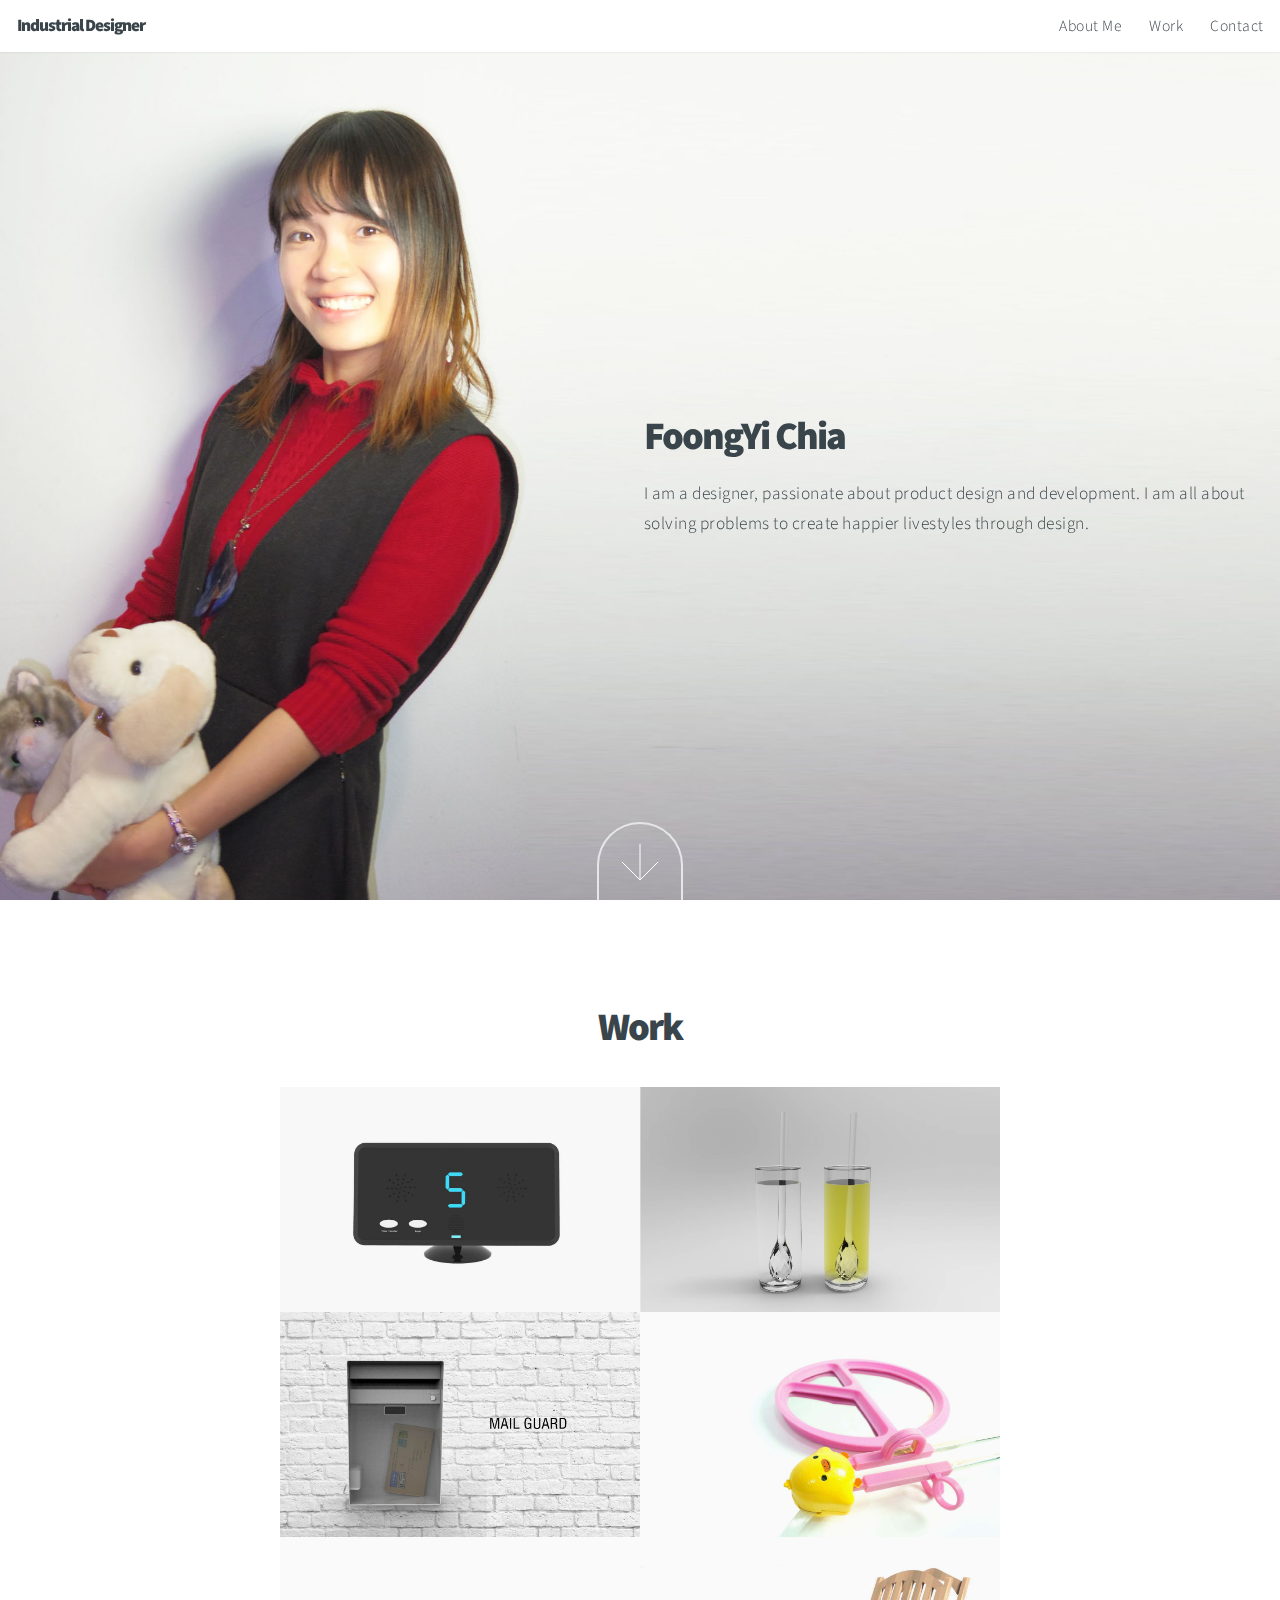
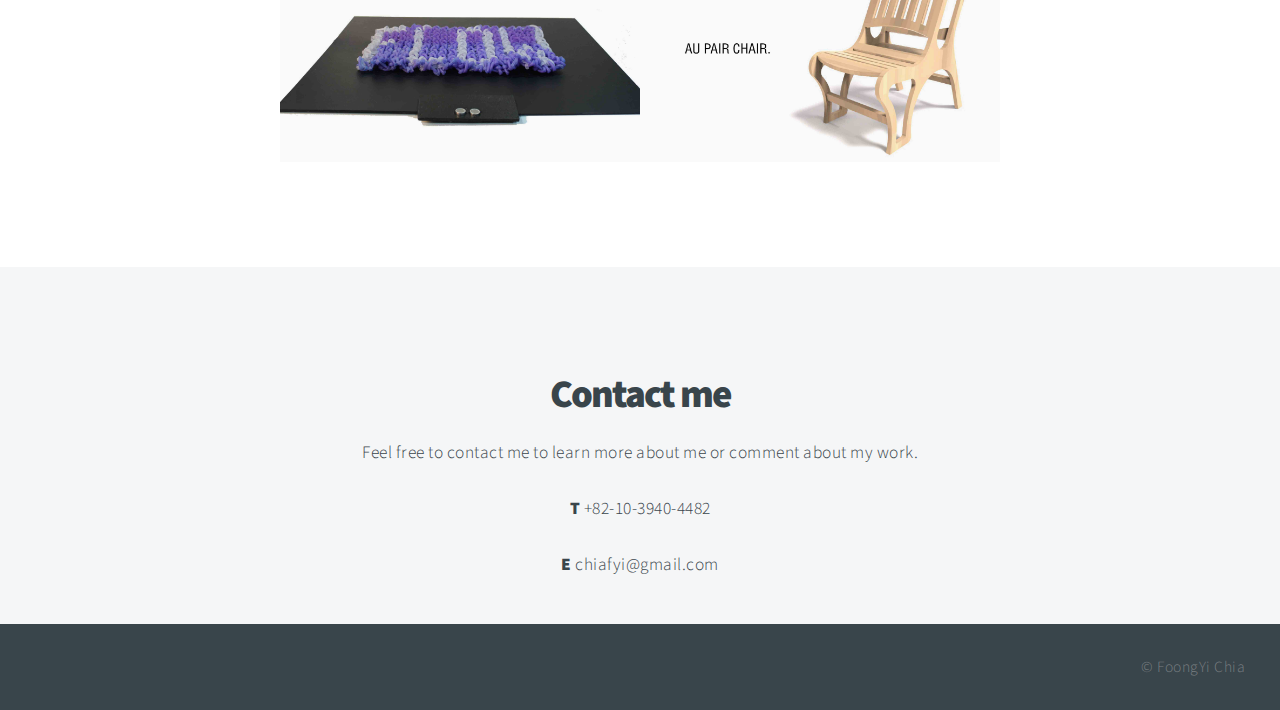
==== commit 9cecd931: "Edited chopstick video" ====
--- a/index.html
+++ b/index.html
@@ -73,14 +73,11 @@
 				<div class="content container 75%">
 					<header>
 						<h2>Contact me</h2>
-						<p> Feel free to contact me to learn more about me or comment about my work.</p> 
+						<p> Feel free to contact me to learn more about me or comment about my work.</p>
+						<p><strong>T</strong> +82-10-3940-4482</p>
+						 <p><strong>E</strong> chiafyi@gmail.com</p>
 					</header>
-						<div class="row 50%">
-                           <h1>T</h1>
-                           <p>+82-10-3940-4482</p></div>
-                        <div class="row 50%">
-                           <h1>E</h1>
-                           <p>chiafyi@gmail.com</p></div>
+						
                  </div>
 
 					
--- a/assets/css/main.css
+++ b/assets/css/main.css
@@ -3369,8 +3369,8 @@
 
 				.main.style2 .content {
 					/*width: 100%;*/
-					width: 20%;
-					left: 30% !important;
+					width: 60%;
+					left: 40% !important;
 					/*text-align: center;*/
 					text-align: left;
 					font-size: 10pt;
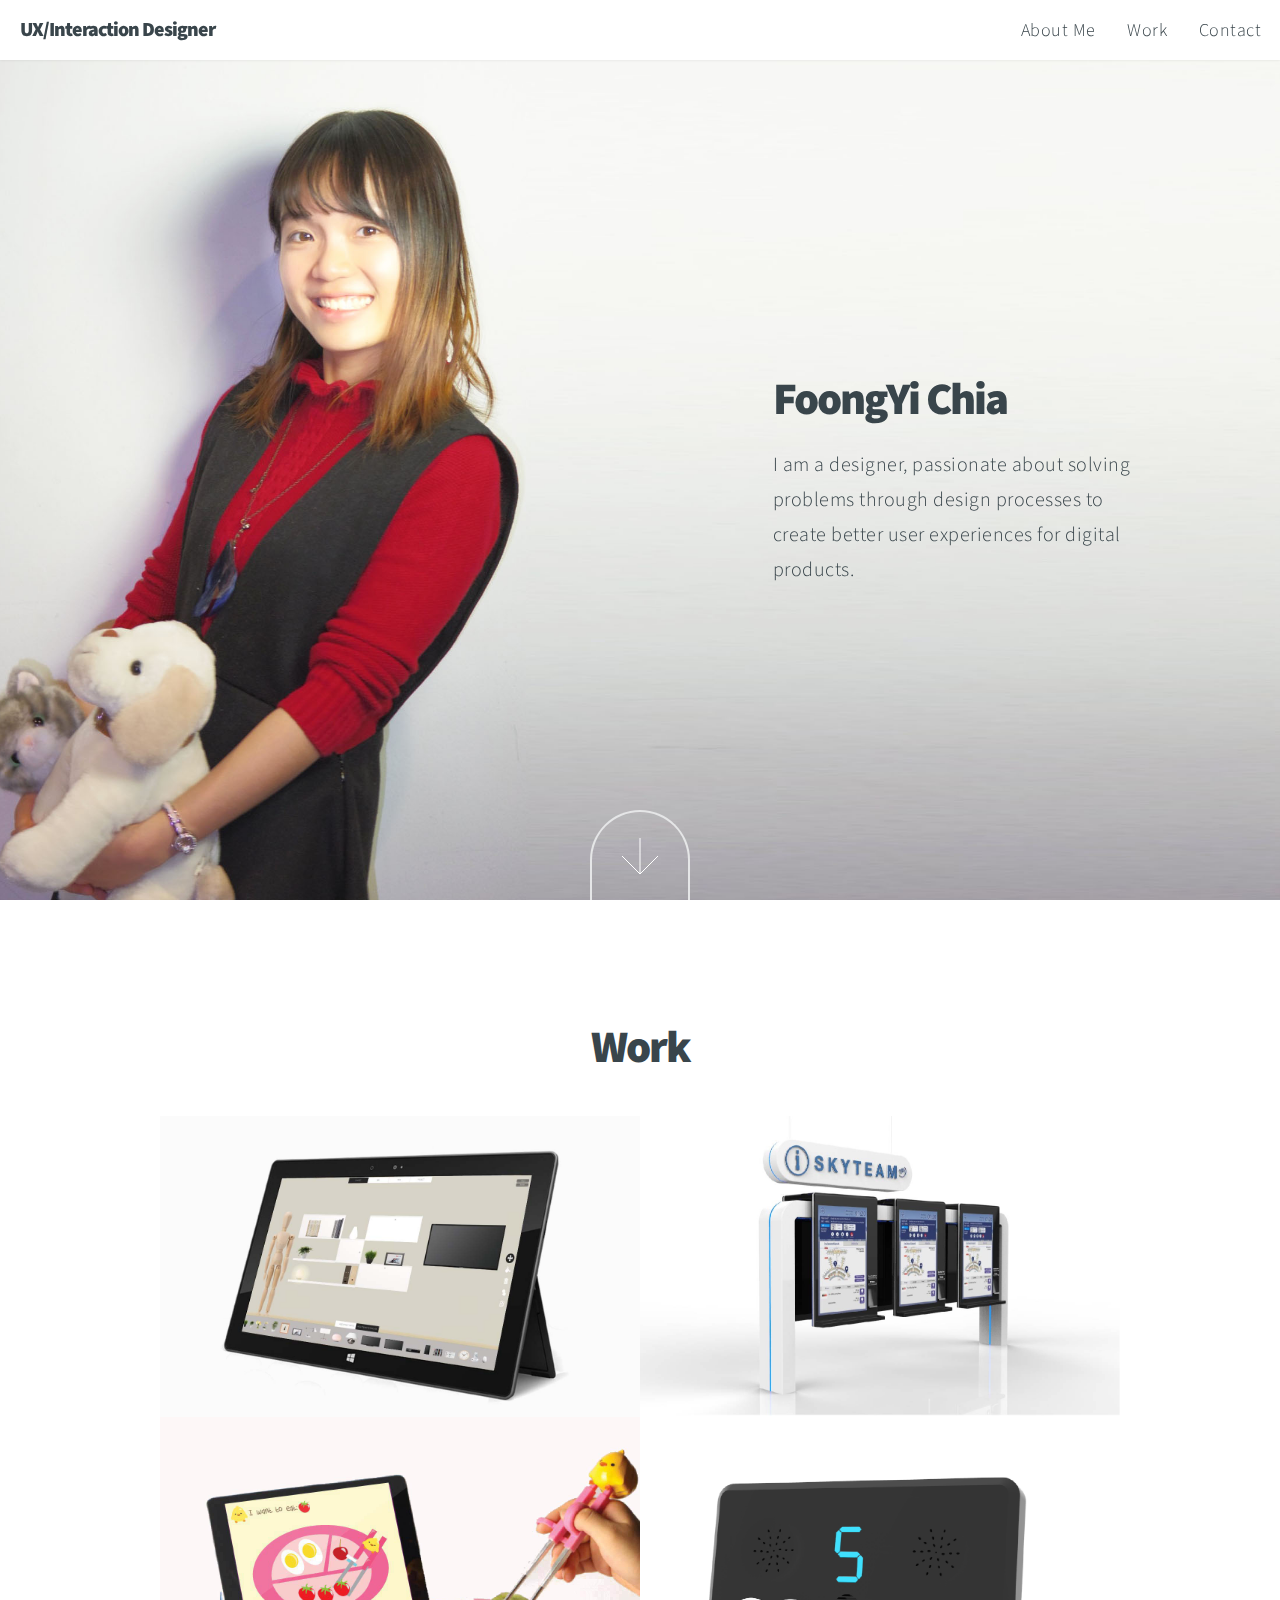
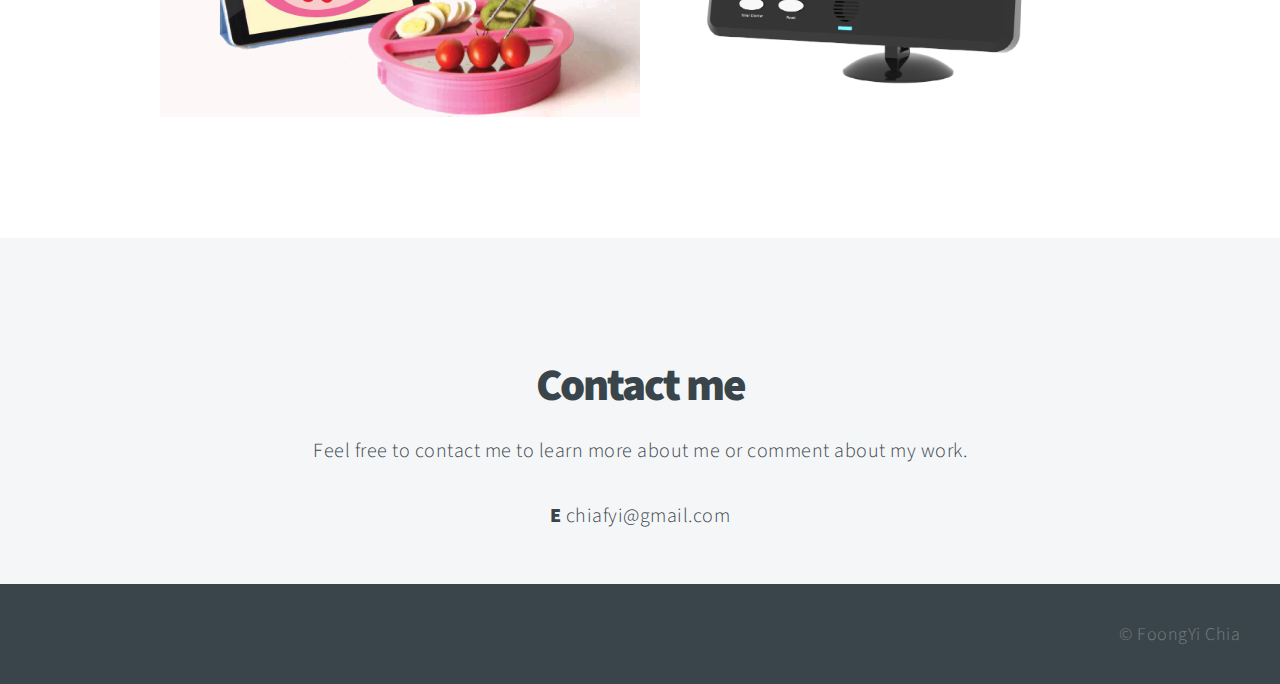
==== commit c445c16c: "upload UX portfolio" ====
--- a/index.html
+++ b/index.html
@@ -6,7 +6,7 @@
 -->
 <html>
 	<head>
-		<title>FoongYi Chia/Industrial Designer</title>
+		<title>FoongYi Chia/UX Designer</title>
 		<meta charset="utf-8" />
 		<meta name="viewport" content="width=device-width, initial-scale=1" />
 		<!--[if lte IE 8]><script src="assets/js/ie/html5shiv.js"></script><![endif]-->
@@ -20,7 +20,7 @@
 			<header id="header">
 
 				<!-- Logo -->
-					<h1 id="logo">Industrial Designer</h1>
+					<h1 id="logo">UX/Interaction Designer</h1>
 
 				<!-- Nav -->
 					<nav id="nav">
@@ -36,34 +36,30 @@
 		<!-- One -->
 			<section id="one" class="main style2 right fullscreen">
 				<!--<div class="content box style2">-->
-				<div class="content container" class="image fit from-right">
+				<div class="content container 50%" class="image fit from-right">
 					<header>
 						<h2>FoongYi Chia</h2>
 					</header>
-					<p> I am a designer, passionate about product design and development. I am all about solving problems to create happier livestyles through design.</p>
+					<p> I am a designer, passionate about solving problems through design processes to create better user experiences for digital products.</p>
 				</div>
 				<a href="#portfolio" class="button style2 down anchored">Next</a>
 			</section>
 
 		<!-- Work -->
 			<section id="portfolio" class="main style3 primary">
-				<div class="content 75% container">
+				<div class="content 100% container">
 					<header>
 						<h2>Work</h2>
 					</header>
 					<!-- Lightbox Gallery  -->
 				<!--	<div class="container 75% gallery">-->
 							<div class="row 0% images">
-								  <div class="6u 12u(mobile)"><a href="PlusMinus.html"><img src="images/thumbs/PlusMinus1.jpg" class="image fit from-right" onmouseout= "this.src='images/thumbs/PlusMinus1.jpg'" onmouseover="this.src='images/thumbs/PlusMinus2.jpg'"></a></div>
-								  <div class="6u 12u(mobile)"><a href="DiamondStraw.html"><img src="images/thumbs/DiamondStraw1.jpg" class="image fit from-right" onmouseout= "this.src='images/thumbs/DiamondStraw1.jpg'" onmouseover="this.src='images/thumbs/DiamondStraw2.jpg'"></a></div>	 
+								  <div class="6u 12u(mobile)"><a href="CoupleApp.html"><img src="images/thumbs/CoupleApp1.jpg" class="image fit from-right" onmouseout= "this.src='images/thumbs/CoupleApp1.jpg'" onmouseover="this.src='images/thumbs/CoupleApp2.png'"></a></div>
+								  <div class="6u 12u(mobile)"><a href="SkyTeam.html"><img src="images/thumbs/SkyTeam1.jpg" class="image fit from-left" onmouseout= "this.src='images/thumbs/SkyTeam1.jpg'" onmouseover="this.src='images/thumbs/SkyTeam2.jpg'"></a></div>
 							</div>
 							<div class="row 0% images">
-								  <div class="6u 12u(mobile)"><a href="MailGuard.html"><img src="images/thumbs/MailGuard1.jpg" class="image fit from-left" onmouseout= "this.src='images/thumbs/MailGuard1.jpg'" onmouseover="this.src='images/thumbs/MailGuard2.jpg'"></a></div>
-								  <div class="6u 12u(mobile)"><a href="EasyChopsticks.html"><img src="images/thumbs/Chopsticks1.jpg" class="image fit from-left"onmouseout= "this.src='images/thumbs/Chopsticks1.jpg'" onmouseover="this.src='images/thumbs/Chopsticks2.jpg'"></a></div>
-							</div>
-							<div class="row 0% images">
-								 <div class="6u 12u(mobile)"><a href="Flow.html"><img src="images/thumbs/Flow1.jpg" class="image fit from-left" onmouseout= "this.src='images/thumbs/Flow1.jpg'" onmouseover="this.src='images/thumbs/Flow2.jpg'"></a></div>
-								  <div class="6u 12u(mobile)"><a href="AuPair.html"><img src="images/thumbs/Chair1.jpg"class="image fit from-right" onmouseout= "this.src='images/thumbs/Chair1.jpg'" onmouseover="this.src='images/thumbs/Chair2.jpg'"></a></div>
+								  <div class="6u 12u(mobile)"><a href="EasyChopsticks.html"><img src="images/thumbs/Chopsticks1.jpg" class="image fit from-left" onmouseout= "this.src='images/thumbs/Chopsticks1.jpg'" onmouseover="this.src='images/thumbs/Chopsticks2.png'"></a></div>
+								  <div class="6u 12u(mobile)"><a href="PlusMinus.html"><img src="images/thumbs/PlusMinus1.png" class="image fit from-left" onmouseout= "this.src='images/thumbs/PlusMinus1.png'" onmouseover="this.src='images/thumbs/PlusMinus2.png'"></a></div>
 							</div>
 				    </div>
 			</section>
@@ -74,7 +70,7 @@
 					<header>
 						<h2>Contact me</h2>
 						<p> Feel free to contact me to learn more about me or comment about my work.</p>
-						<p><strong>T</strong> +82-10-3940-4482</p>
+						<!--<p><strong>T</strong> +82-10-3940-4482</p>-->
 						 <p><strong>E</strong> chiafyi@gmail.com</p>
 					</header>
 						
--- a/assets/css/main.css
+++ b/assets/css/main.css
@@ -2819,7 +2819,7 @@
 		top: 0;
 		width: 100%;
 		background: #fff;
-		background: rgba(255, 255, 255, 0.95);
+		background: rgba(255, 255, 255, 0.95); /* 239,63,67*/
 		height: 3em;
 		line-height: 3em;
 		box-shadow: 0 0 0.15em 0 rgba(0, 0, 0, 0.1);
@@ -3200,7 +3200,7 @@
 		/* Main */
 
 			.main.style2 .content {
-				width: 40%;
+				width: 30%;
 			}
 
 			.main.style2.right .content {
@@ -3232,21 +3232,21 @@
 		/* Basic */
 
 			body, input, textarea, select {
-				font-size: 13pt;
+				font-size: 15pt;
 			}
 
 		/* Main */
 
 			.main.style2 .content {
-				width: 50%;
+				width: 30%;
 			}
 
 			.main.style2.right .content {
-				left: 50%;
+				left: 60%;
 			}
 
 			.main.style2.inactive.left .content {
-				left: -50%;
+				left: -40%;
 			}
 
 	}
@@ -3258,7 +3258,7 @@
 		/* Basic */
 
 			body, input, textarea, select {
-				font-size: 13pt;
+				font-size: 14pt;
 			}
 
 			.container > .container {
@@ -3268,15 +3268,15 @@
 		/* Main */
 
 			.main.style2 .content {
-				width: 60%;
+				width: 30%;
 			}
 
 			.main.style2.right .content {
-				left: 40%;
+				left: 60%;
 			}
 
 			.main.style2.inactive.left .content {
-				left: -60%;
+				left: -40%;
 			}
 
 		/* Footer */
@@ -3369,8 +3369,8 @@
 
 				.main.style2 .content {
 					/*width: 100%;*/
-					width: 60%;
-					left: 40% !important;
+					width: 40%;
+					left: 50% !important;
 					/*text-align: center;*/
 					text-align: left;
 					font-size: 10pt;
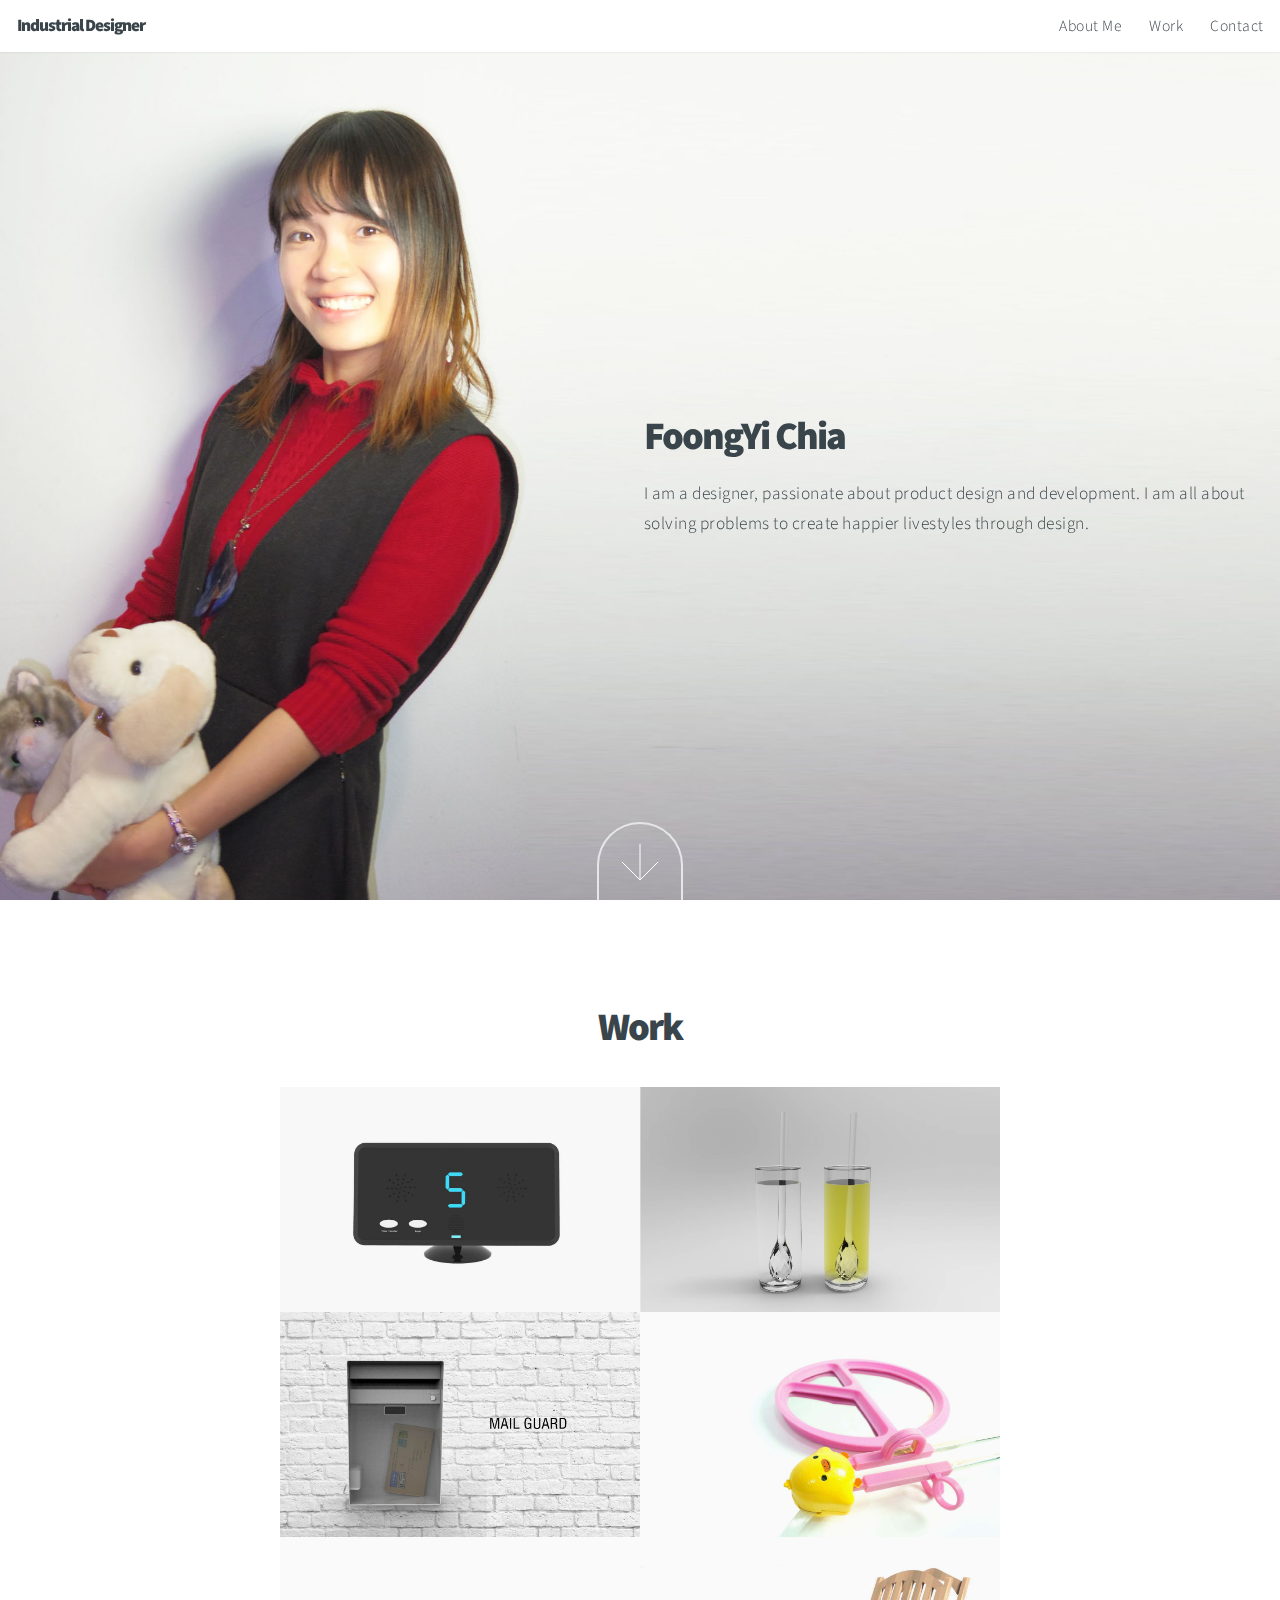
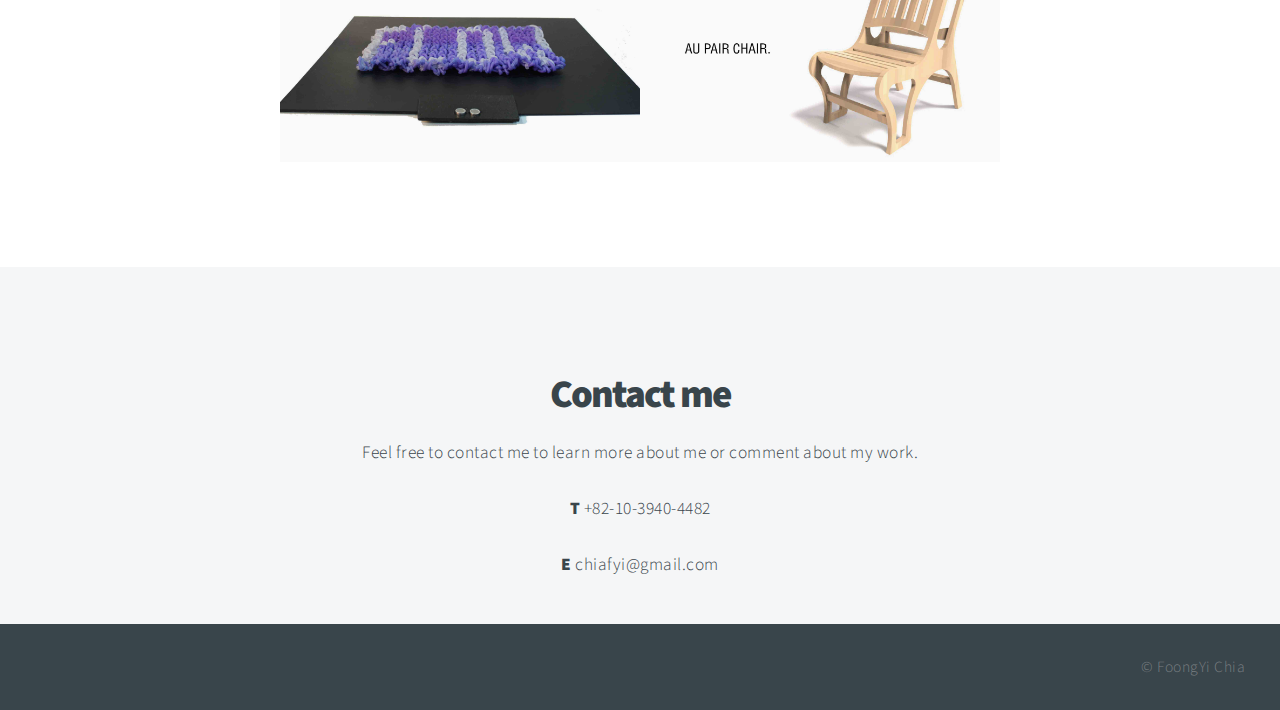
==== commit 09f3ab46: "Revert "upload UX portfolio"" ====
--- a/index.html
+++ b/index.html
@@ -6,7 +6,7 @@
 -->
 <html>
 	<head>
-		<title>FoongYi Chia/UX Designer</title>
+		<title>FoongYi Chia/Industrial Designer</title>
 		<meta charset="utf-8" />
 		<meta name="viewport" content="width=device-width, initial-scale=1" />
 		<!--[if lte IE 8]><script src="assets/js/ie/html5shiv.js"></script><![endif]-->
@@ -20,7 +20,7 @@
 			<header id="header">
 
 				<!-- Logo -->
-					<h1 id="logo">UX/Interaction Designer</h1>
+					<h1 id="logo">Industrial Designer</h1>
 
 				<!-- Nav -->
 					<nav id="nav">
@@ -36,30 +36,34 @@
 		<!-- One -->
 			<section id="one" class="main style2 right fullscreen">
 				<!--<div class="content box style2">-->
-				<div class="content container 50%" class="image fit from-right">
+				<div class="content container" class="image fit from-right">
 					<header>
 						<h2>FoongYi Chia</h2>
 					</header>
-					<p> I am a designer, passionate about solving problems through design processes to create better user experiences for digital products.</p>
+					<p> I am a designer, passionate about product design and development. I am all about solving problems to create happier livestyles through design.</p>
 				</div>
 				<a href="#portfolio" class="button style2 down anchored">Next</a>
 			</section>
 
 		<!-- Work -->
 			<section id="portfolio" class="main style3 primary">
-				<div class="content 100% container">
+				<div class="content 75% container">
 					<header>
 						<h2>Work</h2>
 					</header>
 					<!-- Lightbox Gallery  -->
 				<!--	<div class="container 75% gallery">-->
 							<div class="row 0% images">
-								  <div class="6u 12u(mobile)"><a href="CoupleApp.html"><img src="images/thumbs/CoupleApp1.jpg" class="image fit from-right" onmouseout= "this.src='images/thumbs/CoupleApp1.jpg'" onmouseover="this.src='images/thumbs/CoupleApp2.png'"></a></div>
-								  <div class="6u 12u(mobile)"><a href="SkyTeam.html"><img src="images/thumbs/SkyTeam1.jpg" class="image fit from-left" onmouseout= "this.src='images/thumbs/SkyTeam1.jpg'" onmouseover="this.src='images/thumbs/SkyTeam2.jpg'"></a></div>
+								  <div class="6u 12u(mobile)"><a href="PlusMinus.html"><img src="images/thumbs/PlusMinus1.jpg" class="image fit from-right" onmouseout= "this.src='images/thumbs/PlusMinus1.jpg'" onmouseover="this.src='images/thumbs/PlusMinus2.jpg'"></a></div>
+								  <div class="6u 12u(mobile)"><a href="DiamondStraw.html"><img src="images/thumbs/DiamondStraw1.jpg" class="image fit from-right" onmouseout= "this.src='images/thumbs/DiamondStraw1.jpg'" onmouseover="this.src='images/thumbs/DiamondStraw2.jpg'"></a></div>	 
 							</div>
 							<div class="row 0% images">
-								  <div class="6u 12u(mobile)"><a href="EasyChopsticks.html"><img src="images/thumbs/Chopsticks1.jpg" class="image fit from-left" onmouseout= "this.src='images/thumbs/Chopsticks1.jpg'" onmouseover="this.src='images/thumbs/Chopsticks2.png'"></a></div>
-								  <div class="6u 12u(mobile)"><a href="PlusMinus.html"><img src="images/thumbs/PlusMinus1.png" class="image fit from-left" onmouseout= "this.src='images/thumbs/PlusMinus1.png'" onmouseover="this.src='images/thumbs/PlusMinus2.png'"></a></div>
+								  <div class="6u 12u(mobile)"><a href="MailGuard.html"><img src="images/thumbs/MailGuard1.jpg" class="image fit from-left" onmouseout= "this.src='images/thumbs/MailGuard1.jpg'" onmouseover="this.src='images/thumbs/MailGuard2.jpg'"></a></div>
+								  <div class="6u 12u(mobile)"><a href="EasyChopsticks.html"><img src="images/thumbs/Chopsticks1.jpg" class="image fit from-left"onmouseout= "this.src='images/thumbs/Chopsticks1.jpg'" onmouseover="this.src='images/thumbs/Chopsticks2.jpg'"></a></div>
+							</div>
+							<div class="row 0% images">
+								 <div class="6u 12u(mobile)"><a href="Flow.html"><img src="images/thumbs/Flow1.jpg" class="image fit from-left" onmouseout= "this.src='images/thumbs/Flow1.jpg'" onmouseover="this.src='images/thumbs/Flow2.jpg'"></a></div>
+								  <div class="6u 12u(mobile)"><a href="AuPair.html"><img src="images/thumbs/Chair1.jpg"class="image fit from-right" onmouseout= "this.src='images/thumbs/Chair1.jpg'" onmouseover="this.src='images/thumbs/Chair2.jpg'"></a></div>
 							</div>
 				    </div>
 			</section>
@@ -70,7 +74,7 @@
 					<header>
 						<h2>Contact me</h2>
 						<p> Feel free to contact me to learn more about me or comment about my work.</p>
-						<!--<p><strong>T</strong> +82-10-3940-4482</p>-->
+						<p><strong>T</strong> +82-10-3940-4482</p>
 						 <p><strong>E</strong> chiafyi@gmail.com</p>
 					</header>
 						
--- a/assets/css/main.css
+++ b/assets/css/main.css
@@ -2819,7 +2819,7 @@
 		top: 0;
 		width: 100%;
 		background: #fff;
-		background: rgba(255, 255, 255, 0.95); /* 239,63,67*/
+		background: rgba(255, 255, 255, 0.95);
 		height: 3em;
 		line-height: 3em;
 		box-shadow: 0 0 0.15em 0 rgba(0, 0, 0, 0.1);
@@ -3200,7 +3200,7 @@
 		/* Main */
 
 			.main.style2 .content {
-				width: 30%;
+				width: 40%;
 			}
 
 			.main.style2.right .content {
@@ -3232,21 +3232,21 @@
 		/* Basic */
 
 			body, input, textarea, select {
-				font-size: 15pt;
+				font-size: 13pt;
 			}
 
 		/* Main */
 
 			.main.style2 .content {
-				width: 30%;
+				width: 50%;
 			}
 
 			.main.style2.right .content {
-				left: 60%;
+				left: 50%;
 			}
 
 			.main.style2.inactive.left .content {
-				left: -40%;
+				left: -50%;
 			}
 
 	}
@@ -3258,7 +3258,7 @@
 		/* Basic */
 
 			body, input, textarea, select {
-				font-size: 14pt;
+				font-size: 13pt;
 			}
 
 			.container > .container {
@@ -3268,15 +3268,15 @@
 		/* Main */
 
 			.main.style2 .content {
-				width: 30%;
+				width: 60%;
 			}
 
 			.main.style2.right .content {
-				left: 60%;
+				left: 40%;
 			}
 
 			.main.style2.inactive.left .content {
-				left: -40%;
+				left: -60%;
 			}
 
 		/* Footer */
@@ -3369,8 +3369,8 @@
 
 				.main.style2 .content {
 					/*width: 100%;*/
-					width: 40%;
-					left: 50% !important;
+					width: 60%;
+					left: 40% !important;
 					/*text-align: center;*/
 					text-align: left;
 					font-size: 10pt;
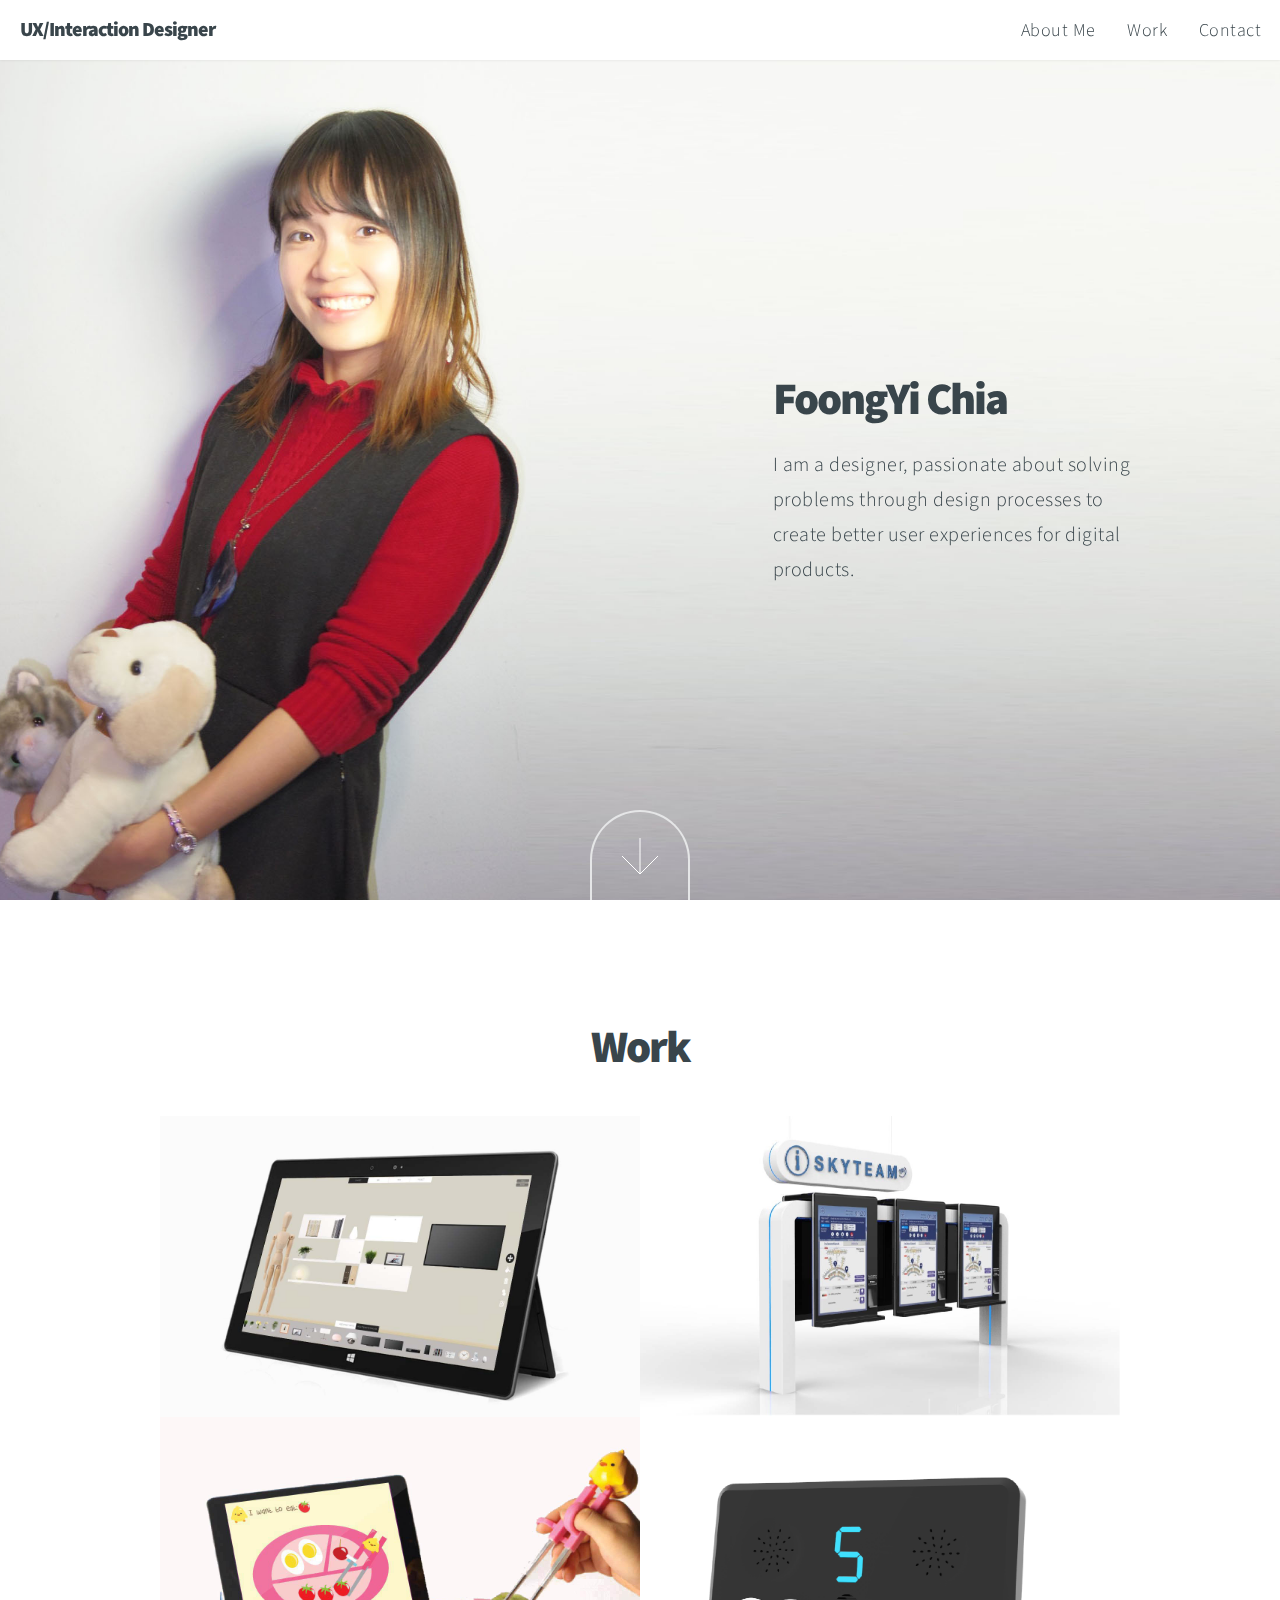
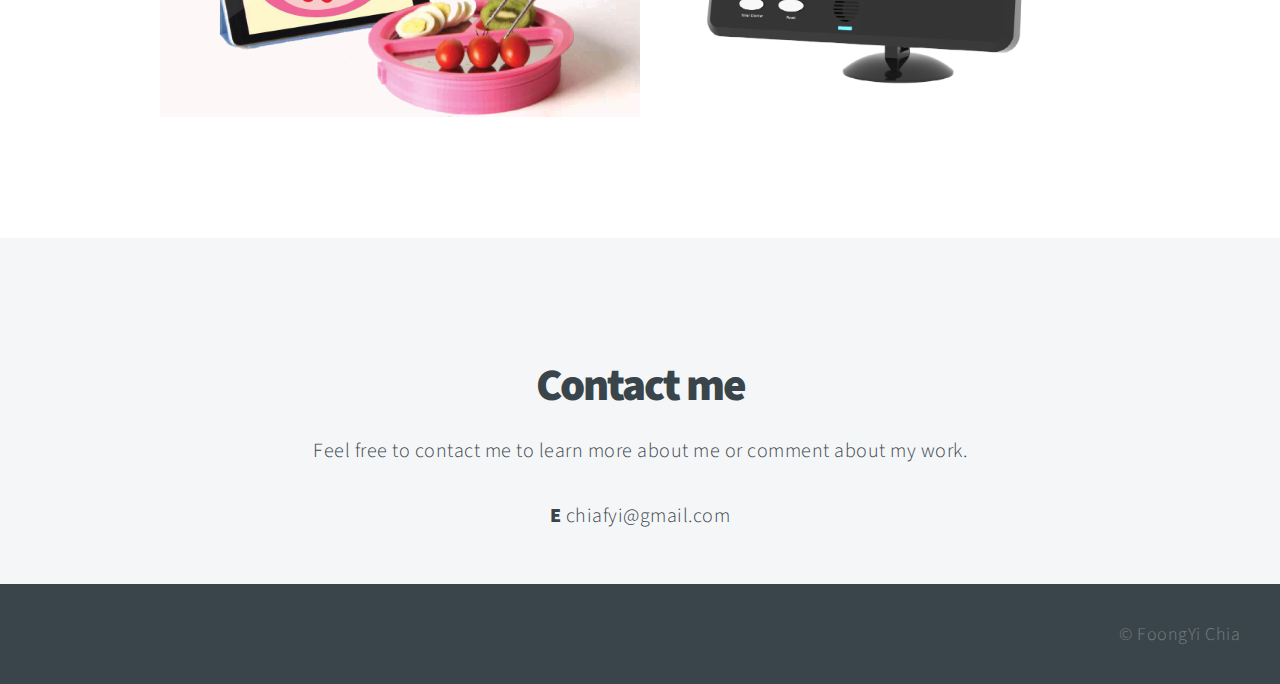
==== commit 6b34bf53: "Revert "Revert "upload UX portfolio""" ====
--- a/index.html
+++ b/index.html
@@ -6,7 +6,7 @@
 -->
 <html>
 	<head>
-		<title>FoongYi Chia/Industrial Designer</title>
+		<title>FoongYi Chia/UX Designer</title>
 		<meta charset="utf-8" />
 		<meta name="viewport" content="width=device-width, initial-scale=1" />
 		<!--[if lte IE 8]><script src="assets/js/ie/html5shiv.js"></script><![endif]-->
@@ -20,7 +20,7 @@
 			<header id="header">
 
 				<!-- Logo -->
-					<h1 id="logo">Industrial Designer</h1>
+					<h1 id="logo">UX/Interaction Designer</h1>
 
 				<!-- Nav -->
 					<nav id="nav">
@@ -36,34 +36,30 @@
 		<!-- One -->
 			<section id="one" class="main style2 right fullscreen">
 				<!--<div class="content box style2">-->
-				<div class="content container" class="image fit from-right">
+				<div class="content container 50%" class="image fit from-right">
 					<header>
 						<h2>FoongYi Chia</h2>
 					</header>
-					<p> I am a designer, passionate about product design and development. I am all about solving problems to create happier livestyles through design.</p>
+					<p> I am a designer, passionate about solving problems through design processes to create better user experiences for digital products.</p>
 				</div>
 				<a href="#portfolio" class="button style2 down anchored">Next</a>
 			</section>
 
 		<!-- Work -->
 			<section id="portfolio" class="main style3 primary">
-				<div class="content 75% container">
+				<div class="content 100% container">
 					<header>
 						<h2>Work</h2>
 					</header>
 					<!-- Lightbox Gallery  -->
 				<!--	<div class="container 75% gallery">-->
 							<div class="row 0% images">
-								  <div class="6u 12u(mobile)"><a href="PlusMinus.html"><img src="images/thumbs/PlusMinus1.jpg" class="image fit from-right" onmouseout= "this.src='images/thumbs/PlusMinus1.jpg'" onmouseover="this.src='images/thumbs/PlusMinus2.jpg'"></a></div>
-								  <div class="6u 12u(mobile)"><a href="DiamondStraw.html"><img src="images/thumbs/DiamondStraw1.jpg" class="image fit from-right" onmouseout= "this.src='images/thumbs/DiamondStraw1.jpg'" onmouseover="this.src='images/thumbs/DiamondStraw2.jpg'"></a></div>	 
+								  <div class="6u 12u(mobile)"><a href="CoupleApp.html"><img src="images/thumbs/CoupleApp1.jpg" class="image fit from-right" onmouseout= "this.src='images/thumbs/CoupleApp1.jpg'" onmouseover="this.src='images/thumbs/CoupleApp2.png'"></a></div>
+								  <div class="6u 12u(mobile)"><a href="SkyTeam.html"><img src="images/thumbs/SkyTeam1.jpg" class="image fit from-left" onmouseout= "this.src='images/thumbs/SkyTeam1.jpg'" onmouseover="this.src='images/thumbs/SkyTeam2.jpg'"></a></div>
 							</div>
 							<div class="row 0% images">
-								  <div class="6u 12u(mobile)"><a href="MailGuard.html"><img src="images/thumbs/MailGuard1.jpg" class="image fit from-left" onmouseout= "this.src='images/thumbs/MailGuard1.jpg'" onmouseover="this.src='images/thumbs/MailGuard2.jpg'"></a></div>
-								  <div class="6u 12u(mobile)"><a href="EasyChopsticks.html"><img src="images/thumbs/Chopsticks1.jpg" class="image fit from-left"onmouseout= "this.src='images/thumbs/Chopsticks1.jpg'" onmouseover="this.src='images/thumbs/Chopsticks2.jpg'"></a></div>
-							</div>
-							<div class="row 0% images">
-								 <div class="6u 12u(mobile)"><a href="Flow.html"><img src="images/thumbs/Flow1.jpg" class="image fit from-left" onmouseout= "this.src='images/thumbs/Flow1.jpg'" onmouseover="this.src='images/thumbs/Flow2.jpg'"></a></div>
-								  <div class="6u 12u(mobile)"><a href="AuPair.html"><img src="images/thumbs/Chair1.jpg"class="image fit from-right" onmouseout= "this.src='images/thumbs/Chair1.jpg'" onmouseover="this.src='images/thumbs/Chair2.jpg'"></a></div>
+								  <div class="6u 12u(mobile)"><a href="EasyChopsticks.html"><img src="images/thumbs/Chopsticks1.jpg" class="image fit from-left" onmouseout= "this.src='images/thumbs/Chopsticks1.jpg'" onmouseover="this.src='images/thumbs/Chopsticks2.png'"></a></div>
+								  <div class="6u 12u(mobile)"><a href="PlusMinus.html"><img src="images/thumbs/PlusMinus1.png" class="image fit from-left" onmouseout= "this.src='images/thumbs/PlusMinus1.png'" onmouseover="this.src='images/thumbs/PlusMinus2.png'"></a></div>
 							</div>
 				    </div>
 			</section>
@@ -74,7 +70,7 @@
 					<header>
 						<h2>Contact me</h2>
 						<p> Feel free to contact me to learn more about me or comment about my work.</p>
-						<p><strong>T</strong> +82-10-3940-4482</p>
+						<!--<p><strong>T</strong> +82-10-3940-4482</p>-->
 						 <p><strong>E</strong> chiafyi@gmail.com</p>
 					</header>
 						
--- a/assets/css/main.css
+++ b/assets/css/main.css
@@ -2819,7 +2819,7 @@
 		top: 0;
 		width: 100%;
 		background: #fff;
-		background: rgba(255, 255, 255, 0.95);
+		background: rgba(255, 255, 255, 0.95); /* 239,63,67*/
 		height: 3em;
 		line-height: 3em;
 		box-shadow: 0 0 0.15em 0 rgba(0, 0, 0, 0.1);
@@ -3200,7 +3200,7 @@
 		/* Main */
 
 			.main.style2 .content {
-				width: 40%;
+				width: 30%;
 			}
 
 			.main.style2.right .content {
@@ -3232,21 +3232,21 @@
 		/* Basic */
 
 			body, input, textarea, select {
-				font-size: 13pt;
+				font-size: 15pt;
 			}
 
 		/* Main */
 
 			.main.style2 .content {
-				width: 50%;
+				width: 30%;
 			}
 
 			.main.style2.right .content {
-				left: 50%;
+				left: 60%;
 			}
 
 			.main.style2.inactive.left .content {
-				left: -50%;
+				left: -40%;
 			}
 
 	}
@@ -3258,7 +3258,7 @@
 		/* Basic */
 
 			body, input, textarea, select {
-				font-size: 13pt;
+				font-size: 14pt;
 			}
 
 			.container > .container {
@@ -3268,15 +3268,15 @@
 		/* Main */
 
 			.main.style2 .content {
-				width: 60%;
+				width: 30%;
 			}
 
 			.main.style2.right .content {
-				left: 40%;
+				left: 60%;
 			}
 
 			.main.style2.inactive.left .content {
-				left: -60%;
+				left: -40%;
 			}
 
 		/* Footer */
@@ -3369,8 +3369,8 @@
 
 				.main.style2 .content {
 					/*width: 100%;*/
-					width: 60%;
-					left: 40% !important;
+					width: 40%;
+					left: 50% !important;
 					/*text-align: center;*/
 					text-align: left;
 					font-size: 10pt;
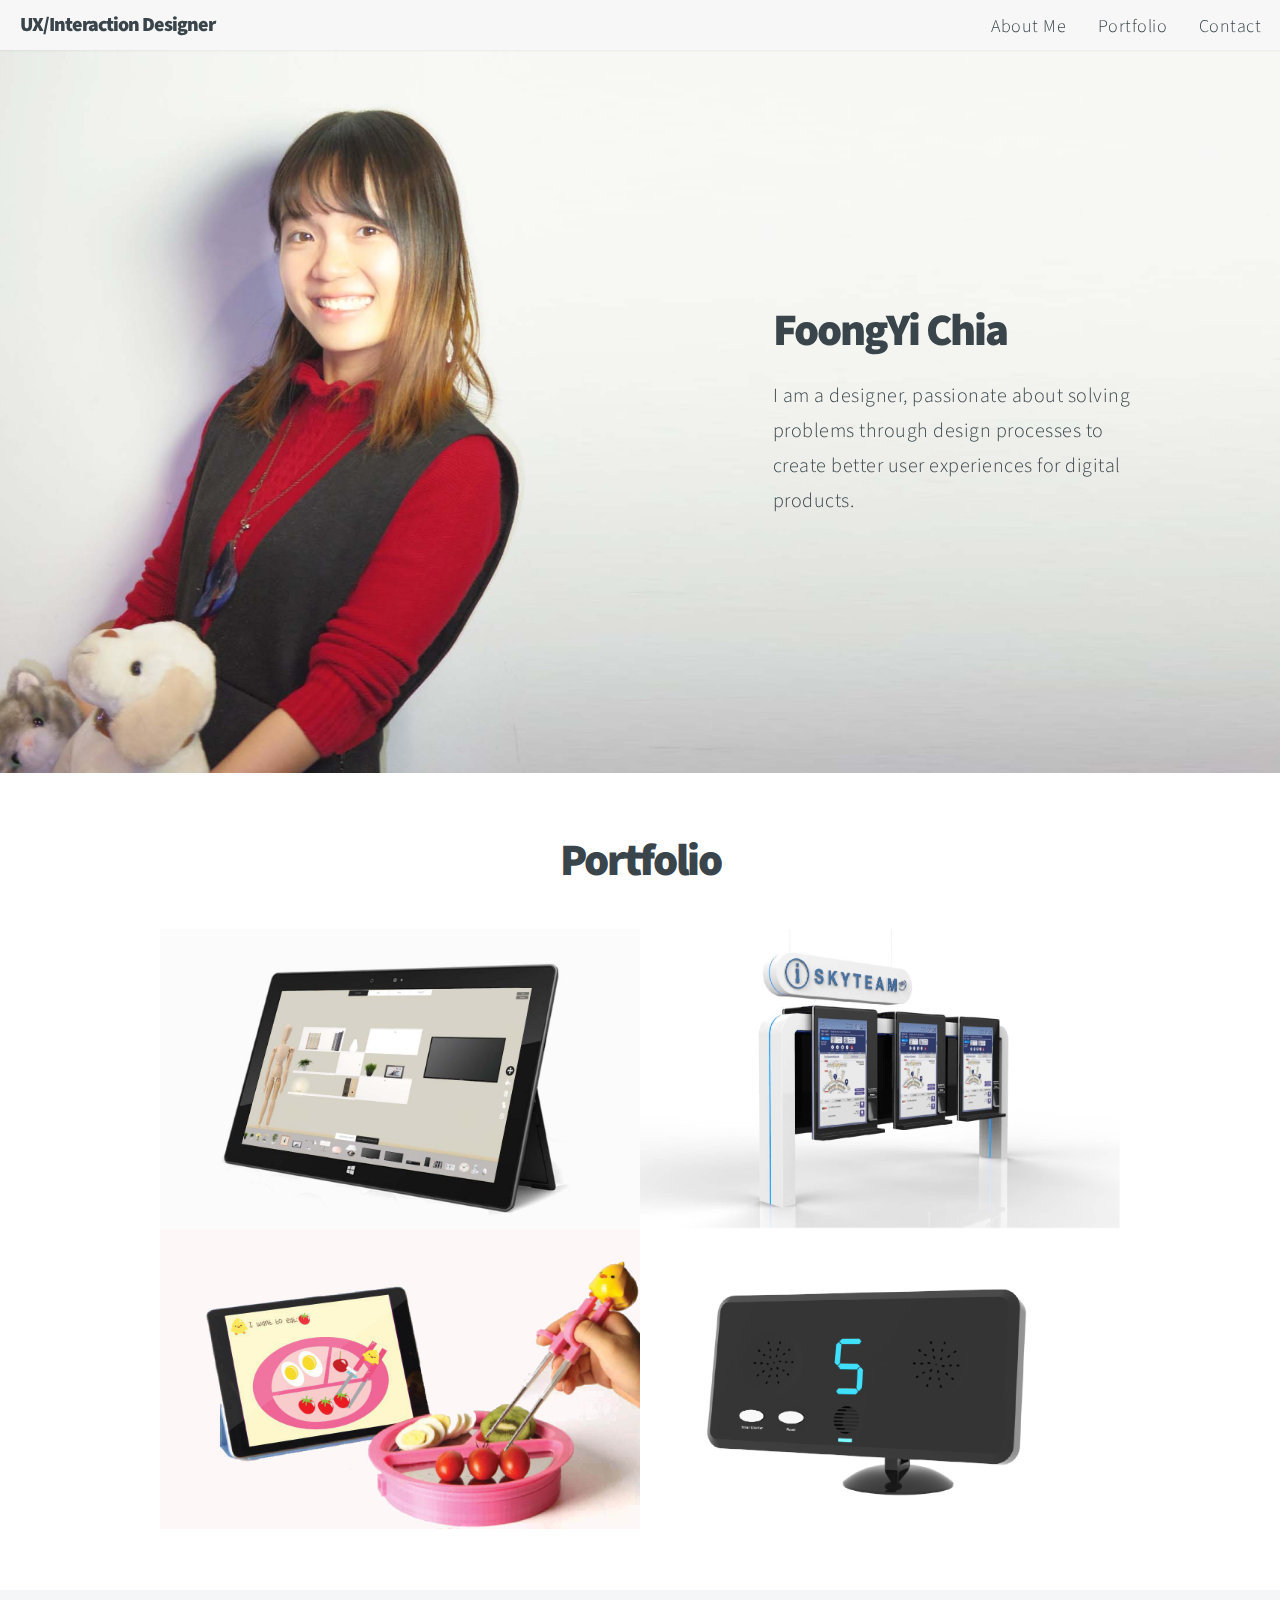
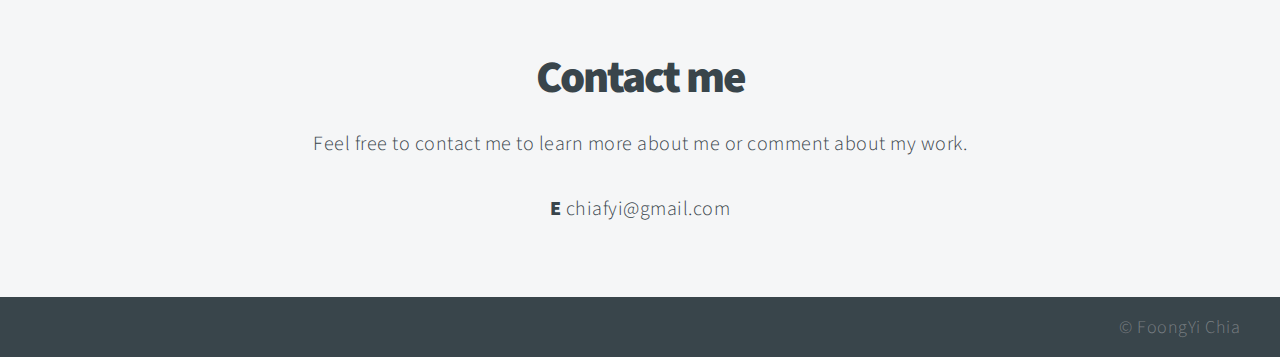
==== commit 826afc57: "Updated" ====
--- a/index.html
+++ b/index.html
@@ -26,7 +26,7 @@
 					<nav id="nav">
 						<ul>
 							<li><a href="#one">About Me</a></li>
-							<li><a href="#portfolio">Work</a></li>
+							<li><a href="#portfolio">Portfolio</a></li>
 							<li><a href="#contact">Contact</a></li>
 						</ul>
 					</nav>
@@ -34,7 +34,7 @@
 			</header>
 
 		<!-- One -->
-			<section id="one" class="main style2 right fullscreen">
+			<section id="one" class="main style2 right fullscreen ">
 				<!--<div class="content box style2">-->
 				<div class="content container 50%" class="image fit from-right">
 					<header>
@@ -42,14 +42,14 @@
 					</header>
 					<p> I am a designer, passionate about solving problems through design processes to create better user experiences for digital products.</p>
 				</div>
-				<a href="#portfolio" class="button style2 down anchored">Next</a>
+				<!--<a href="#portfolio" class="button style2 down anchored">Next</a> -->
 			</section>
 
 		<!-- Work -->
 			<section id="portfolio" class="main style3 primary">
 				<div class="content 100% container">
 					<header>
-						<h2>Work</h2>
+						<h2>Portfolio</h2>
 					</header>
 					<!-- Lightbox Gallery  -->
 				<!--	<div class="container 75% gallery">-->
--- a/assets/css/main.css
+++ b/assets/css/main.css
@@ -2269,7 +2269,7 @@
 	}
 
 		.main.fullscreen {
-			height: 100%;
+			height: 85%; /* 100% */
 		}
 
 		.main.style1 {
@@ -2360,7 +2360,7 @@
 
 		.main.style3 {
 			text-align: center;
-			padding: 6em 0 6em 0;
+			padding: 3em 0 3em 0;
 		}
 
 			.main.style3 .content > header {
@@ -2819,22 +2819,22 @@
 		top: 0;
 		width: 100%;
 		background: #fff;
-		background: rgba(255, 255, 255, 0.95); /* 239,63,67*/
-		height: 3em;
-		line-height: 3em;
+		background: rgba(228, 229, 227, 0.3); /* 239,63,67*/
+		height: 2.5em; /*change here to control height*/
+		line-height: 2.5em; /*3em*/
 		box-shadow: 0 0 0.15em 0 rgba(0, 0, 0, 0.1);
 	}
 
 	body {
-		padding-top: 3em;
+		padding-top: 2.5em;
 	}
 
 	#logo {
 		position: absolute;
 		left: 1em;
 		top: 0;
-		height: 3em;
-		line-height: 3em;
+		height: 1em; /* change logo position*/
+		line-height: 2.5em;
 		letter-spacing: -1px;
 	}
 
@@ -2846,8 +2846,8 @@
 		position: absolute;
 		right: 0.5em;
 		top: 0;
-		height: 3em;
-		line-height: 3em;
+		height: 1em; /*change tab postion*/
+		line-height: 2.5em;
 	}
 
 		#nav ul {
@@ -2912,7 +2912,7 @@
 		position: relative;
 		top: 0;
 		left: 0;
-		opacity: 1.0;
+		opacity: 1;
 	}
 
 	#work .row.images.inactive .image {
@@ -2938,7 +2938,7 @@
 /* Contact */
 
 	#contact {
-		padding-bottom: 0;
+		padding-bottom: 1em;
 		overflow: hidden;
 		text-align: center;
 	}
@@ -2964,8 +2964,8 @@
 
 	#footer {
 		position: relative;
-		height: 5em;
-		line-height: 5em;
+		height: 3em;
+		line-height: 1em;
 		margin: 0;
 		background: #39454b;
 		color: #999;
@@ -3005,8 +3005,8 @@
 			position: absolute;
 			right: 2em;
 			top: 0;
-			height: 5em;
-			line-height: 5em;
+			height: 3em;
+			line-height: 3em;
 			margin: 0;
 		}
 
@@ -3285,7 +3285,7 @@
 				height: auto;
 				line-height: inherit;
 				text-align: center;
-				padding: 2em 1em 2em 1em;
+				padding: 1em 1em 1em 1em;
 			}
 
 				#footer .actions {
@@ -3419,7 +3419,7 @@
 
 			#footer .menu li {
 				border-left: 0;
-				padding: 1em 0 0 0;
+				padding: 0.5em 0 0 0;
 				margin: 0;
 				display: block;
 			}
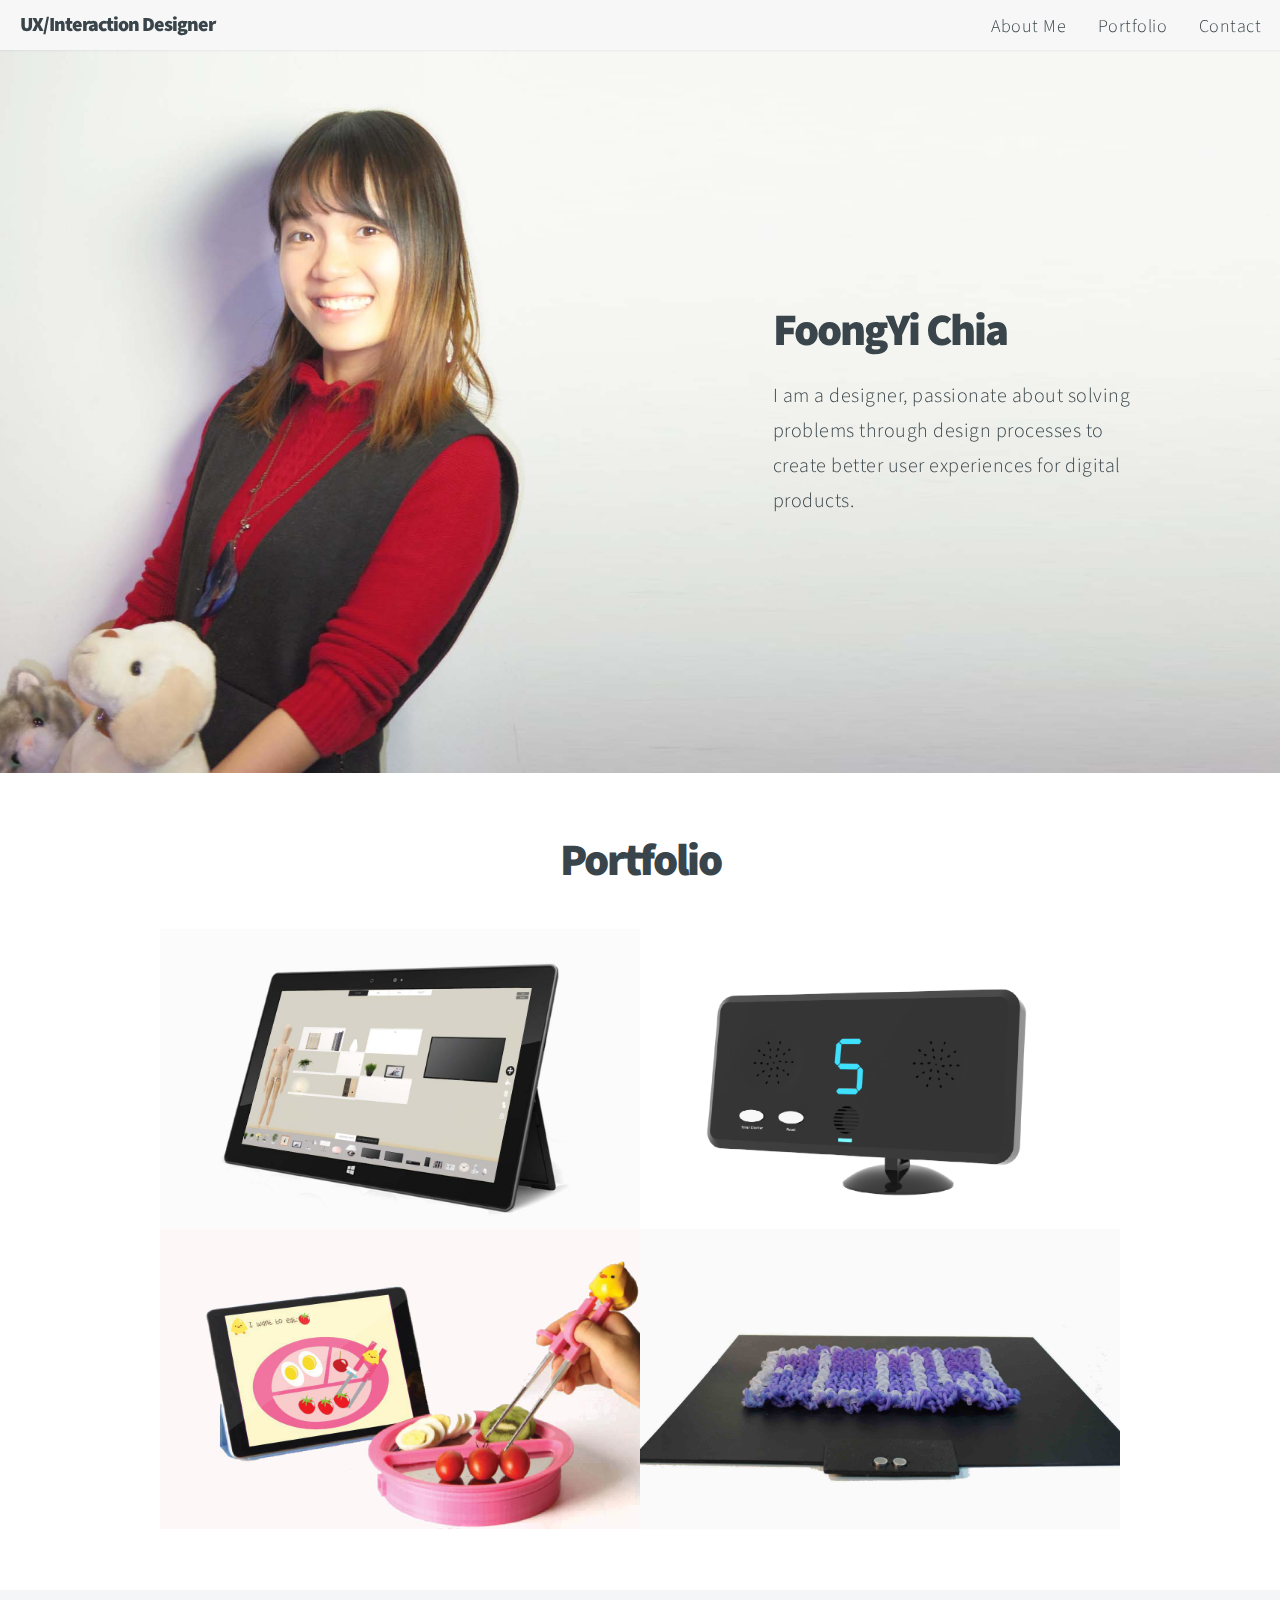
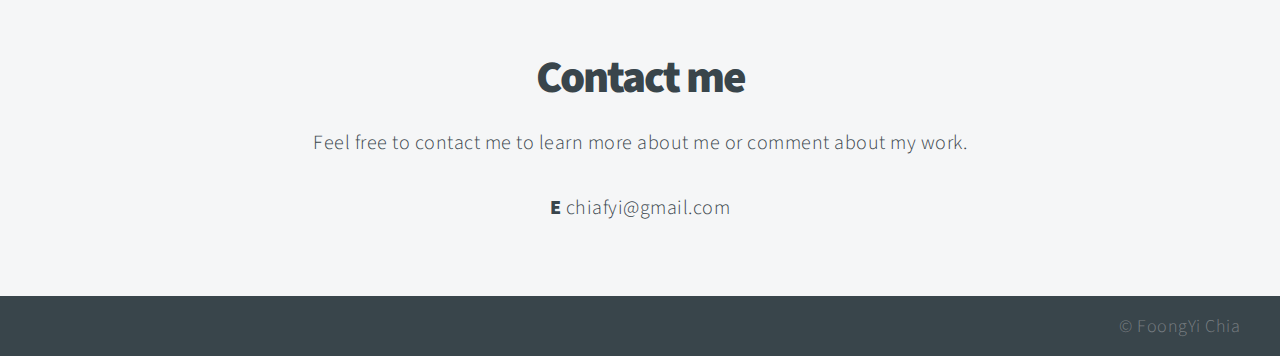
==== commit 0af26b69: "Remove Skyteam and added Flow" ====
--- a/index.html
+++ b/index.html
@@ -54,12 +54,13 @@
 					<!-- Lightbox Gallery  -->
 				<!--	<div class="container 75% gallery">-->
 							<div class="row 0% images">
-								  <div class="6u 12u(mobile)"><a href="CoupleApp.html"><img src="images/thumbs/CoupleApp1.jpg" class="image fit from-right" onmouseout= "this.src='images/thumbs/CoupleApp1.jpg'" onmouseover="this.src='images/thumbs/CoupleApp2.png'"></a></div>
-								  <div class="6u 12u(mobile)"><a href="SkyTeam.html"><img src="images/thumbs/SkyTeam1.jpg" class="image fit from-left" onmouseout= "this.src='images/thumbs/SkyTeam1.jpg'" onmouseover="this.src='images/thumbs/SkyTeam2.jpg'"></a></div>
+								  <div class="6u 12u(mobile)"><a href="ShelfCustomizer.html"><img src="images/thumbs/CoupleApp1.jpg" class="image fit from-right" onmouseout= "this.src='images/thumbs/CoupleApp1.jpg'" onmouseover="this.src='images/thumbs/CoupleApp2.png'"></a></div>
+								   <div class="6u 12u(mobile)"><a href="PlusMinus.html"><img src="images/thumbs/PlusMinus1.png" class="image fit from-left" onmouseout= "this.src='images/thumbs/PlusMinus1.png'" onmouseover="this.src='images/thumbs/PlusMinus2.png'"></a></div>
 							</div>
 							<div class="row 0% images">
 								  <div class="6u 12u(mobile)"><a href="EasyChopsticks.html"><img src="images/thumbs/Chopsticks1.jpg" class="image fit from-left" onmouseout= "this.src='images/thumbs/Chopsticks1.jpg'" onmouseover="this.src='images/thumbs/Chopsticks2.png'"></a></div>
-								  <div class="6u 12u(mobile)"><a href="PlusMinus.html"><img src="images/thumbs/PlusMinus1.png" class="image fit from-left" onmouseout= "this.src='images/thumbs/PlusMinus1.png'" onmouseover="this.src='images/thumbs/PlusMinus2.png'"></a></div>
+								  <div class="6u 12u(mobile)"><a href="Flow.html"><img src="images/thumbs/Flow1.jpg" class="image fit from-left" onmouseout= "this.src='images/thumbs/Flow1.jpg'" onmouseover="this.src='images/thumbs/Flow2.jpg'"></a></div>
+								 <!-- <div class="6u 12u(mobile)"><a href="SkyTeam.html"><img src="images/thumbs/SkyTeam1.jpg" class="image fit from-left" onmouseout= "this.src='images/thumbs/SkyTeam1.jpg'" onmouseover="this.src='images/thumbs/SkyTeam2.jpg'"></a></div>-->
 							</div>
 				    </div>
 			</section>
